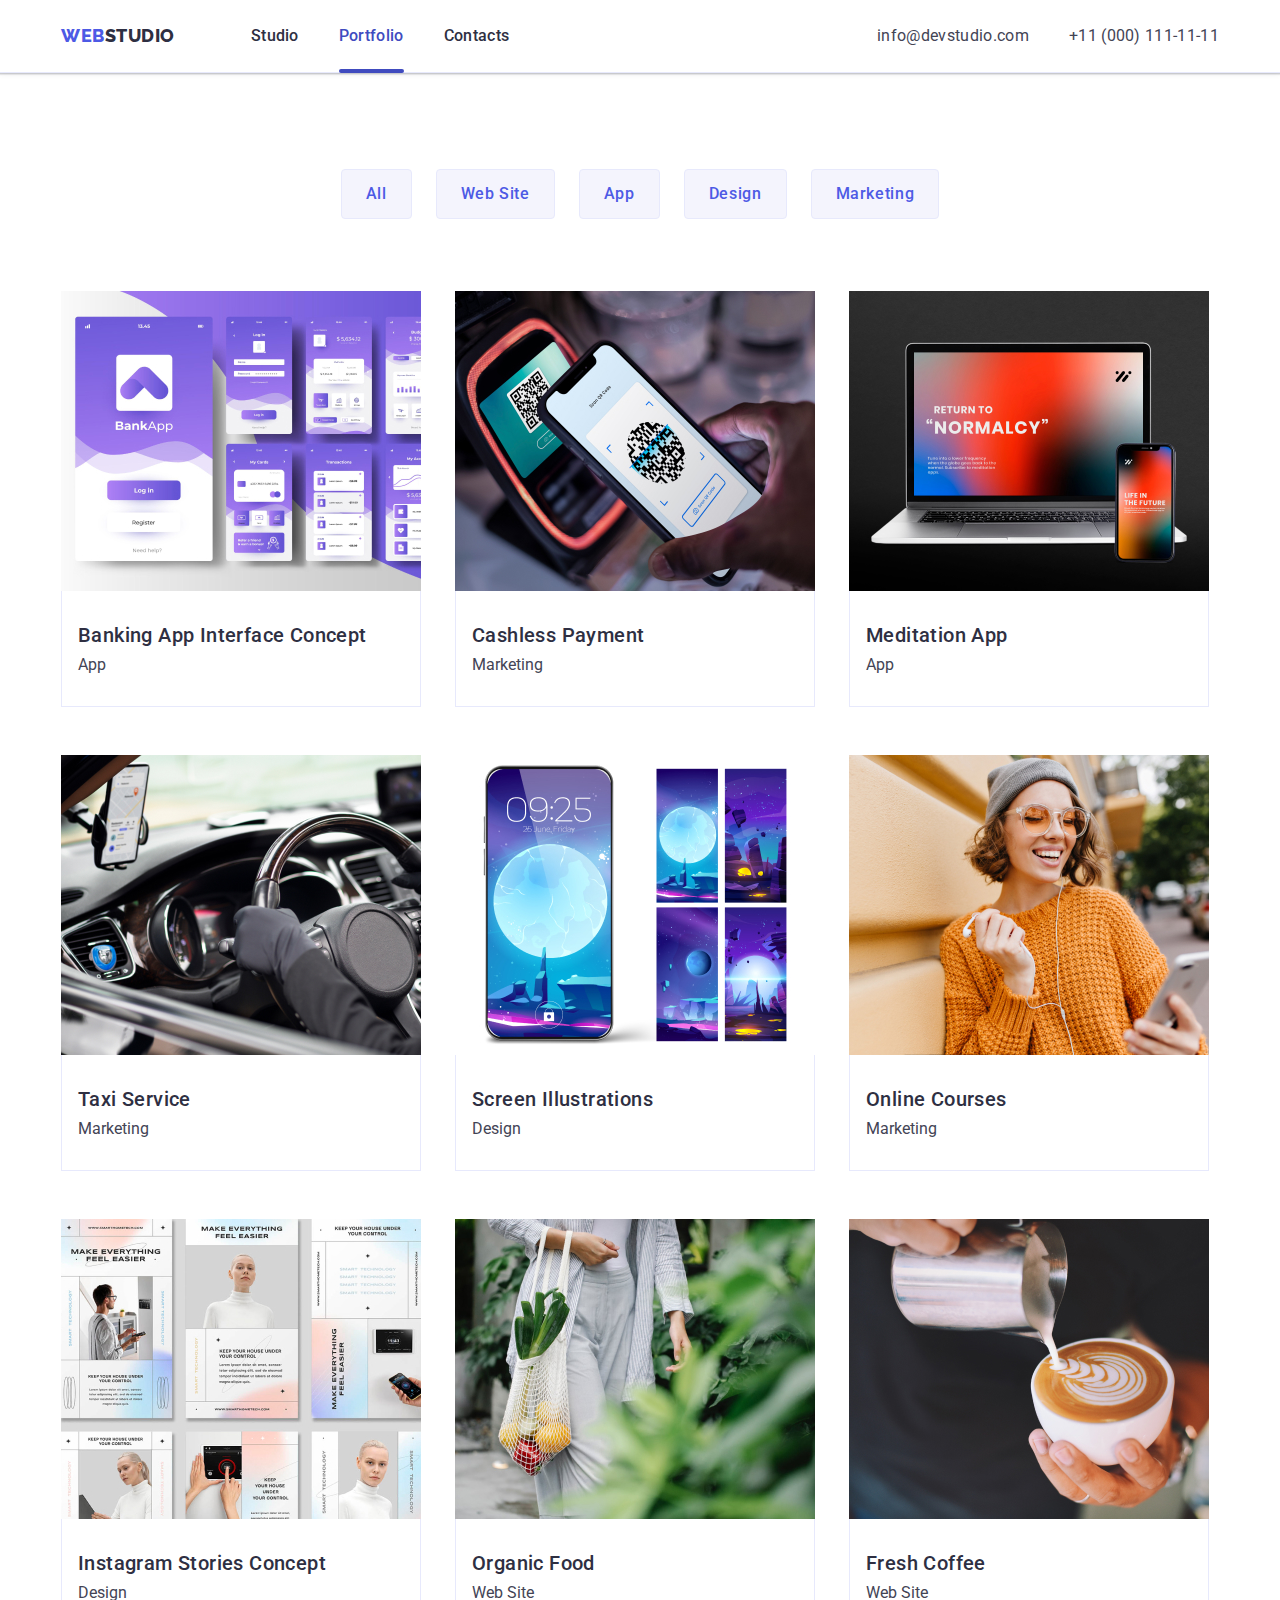
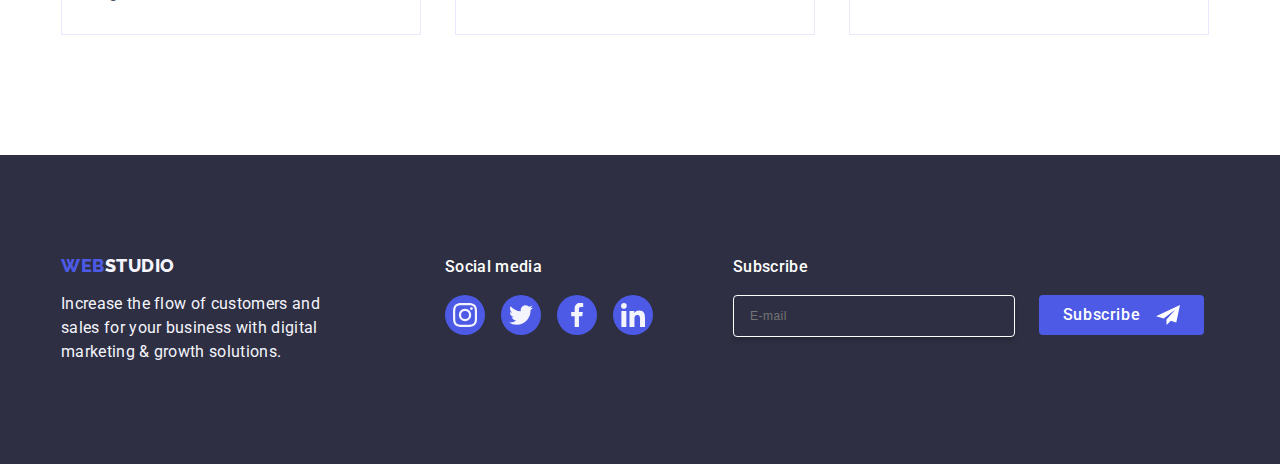
==== portfolio.html @ beae71f6 "Initial commit" ====
<!DOCTYPE html>
<html lang="en">

<head>

  <meta charset="UTF-8">
  <meta name="viewport" content="width=device-width, initial-scale=1.0">
  <title>WEBSTUDIO</title>

  <link rel="preconnect" href="https://fonts.googleapis.com">
  <link rel="preconnect" href="https://fonts.gstatic.com" crossorigin>
  <link href="https://fonts.googleapis.com/css2?family=Raleway:wght@800&family=Roboto:wght@400;500;700;900&display=swap"
    rel="stylesheet">
  <link rel="stylesheet" href="https://cdnjs.cloudflare.com/ajax/libs/modern-normalize/2.0.0/modern-normalize.min.css"
    integrity="sha512-4xo8blKMVCiXpTaLzQSLSw3KFOVPWhm/TRtuPVc4WG6kUgjH6J03IBuG7JZPkcWMxJ5huwaBpOpnwYElP/m6wg=="
    crossorigin="anonymous" referrerpolicy="no-referrer" />
  <link rel="stylesheet" href="./css/style.css">

</head>

<body>
  <header class="header-top">
    <div class="container header-container">
      <nav class="link nav">
        <a class="logo-header link" href="./index.html">Web<span class="logo-studio">Studio</span></a>
        <ul class="list list-header">
          <li>
            <a class="page-description link" href="./index.html">Studio</a>
          </li>
          <li>
            <a class="page-description link underline" href="./portfolio.html">Portfolio</a>
          </li>
          <li>
            <a class="page-description link " href="">Contacts</a>
          </li>
        </ul>
      </nav>
      <address class="address nav">
        <ul class="list link address-list ">
          <li>
            <a class="contact list link" href="mailto:info@devstudio.com">info@devstudio.com</a>
          </li>
          <li>
            <a class="contact list link" href="tel:+110001111111">+11 (000) 111-11-11</a>
          </li>
        </ul>
      </address>
    </div>
  </header>

  <main>
    <section class="section list-portfolio">
      <div class="container">
        <h1 class="head-title visually-hidden">NOTHING</h1>
        <!-- ul.filters-list>li*6>button[type=button].filter-button -->
        <ul class="list link button list-filters">
          <li><button type="button" class="filter-button  button-list">All</button></li>
          <li><button type="button" class="filter-button  button-list">Web Site</button></li>
          <li><button type="button" class="filter-button  button-list">App</button></li>
          <li><button type="button" class="filter-button  button-list">Design</button></li>
          <li><button type="button" class="filter-button  button-list">Marketing</button></li>
        </ul>
        <!-- ul.project-list>li*9>img -->
        <ul class="list list-options">
          <li class="list-image-portfolio">
            <a class="link link-porfolio-shadow" href="./images/hw1.jpg">
              <div class="container-hidden-potfolio">
                <img src="./images/hw1.jpg" alt="Banking App Interface Concept" width="360">
                <p class="potfolio-hidden-paragraph">14 Stylish and User-Friendly App Design Concepts ·
                  Task Manager App · Calorie Tracker App · Exotic Fruit Ecommerce App ·
                  Cloud Storage App</p>
              </div>
              <div class="containter-list-options">
                <h2 class="project-title-options">Banking App Interface Concept</h2>
                <p class="paragraph-options">App</p>
              </div>
            </a>
          </li>
          <li class="list-image-portfolio">
            <a class="link link-porfolio-shadow" href="./images/hw2.jpg">
              <div class="container-hidden-potfolio">
                <img src="./images/hw2.jpg" alt="Cashless payment by phone" width="360">
                <p class="potfolio-hidden-paragraph">14 Stylish and User-Friendly App Design Concepts ·
                  Task Manager App · Calorie Tracker App · Exotic Fruit Ecommerce App ·
                  Cloud Storage App</p>
              </div>
              <div class="containter-list-options">
                <h2 class="project-title-options">Cashless Payment</h2>
                <p class="paragraph-options">Marketing</p>
              </div>
            </a>
          </li>
          <li class="list-image-portfolio">
            <a class="link link-porfolio-shadow" href="./images/hw3.jpg">
              <div class="container-hidden-potfolio">
                <img src="./images/hw3.jpg" alt="Meditation application visible on laptop and phone" width="360">
                <p class="potfolio-hidden-paragraph">14 Stylish and User-Friendly App Design Concepts ·
                  Task Manager App · Calorie Tracker App · Exotic Fruit Ecommerce App ·
                  Cloud Storage App</p>
              </div>
              <div class="containter-list-options">
                <h2 class="project-title-options">Meditation App</h2>
                <p class="paragraph-options">App</p>
              </div>
            </a>
          </li>
          <li class="list-image-portfolio">
            <a class="link link-porfolio-shadow" href="./images/hw4.jpg">
              <div class="container-hidden-potfolio">
                <img src="./images/hw4.jpg" alt="Taxi Service" width="360">
                <p class="potfolio-hidden-paragraph">14 Stylish and User-Friendly App Design Concepts ·
                  Task Manager App · Calorie Tracker App · Exotic Fruit Ecommerce App ·
                  Cloud Storage App</p>
              </div>
              <div class="containter-list-options">
                <h2 class="project-title-options">Taxi Service</h2>
                <p class="paragraph-options">Marketing</p>
              </div>
            </a>
          </li>
          <li class="list-image-portfolio">
            <a class="link link-porfolio-shadow" href="./images/hw5.jpg">
              <div class="container-hidden-potfolio">
                <img src="./images/hw5.jpg" alt="Screen Illustrations" width="360">
                <p class="potfolio-hidden-paragraph">14 Stylish and User-Friendly App Design Concepts ·
                  Task Manager App · Calorie Tracker App · Exotic Fruit Ecommerce App ·
                  Cloud Storage App</p>
              </div>
              <div class="containter-list-options">
                <h2 class="project-title-options">Screen Illustrations</h2>
                <p class="paragraph-options">Design</p>
              </div>
            </a>
          </li>
          <li class="list-image-portfolio">
            <a class="link link-porfolio-shadow" href="./images/hw6.jpg">
              <div class="container-hidden-potfolio">
                <img src="./images/hw6.jpg"
                  alt="A smiling woman in an orange sweater looks at the phone and online courses" width="360">
                <p class="potfolio-hidden-paragraph">14 Stylish and User-Friendly App Design Concepts ·
                  Task Manager App · Calorie Tracker App · Exotic Fruit Ecommerce App ·
                  Cloud Storage App</p>
              </div>
              <div class="containter-list-options">
                <h2 class="project-title-options">Online Courses</h2>
                <p class="paragraph-options">Marketing</p>
              </div>
            </a>
          </li>
          <li class="list-image-portfolio">
            <a class="link link-porfolio-shadow" href="./images/hw7.jpg">
              <div class="container-hidden-potfolio">
                <img src="./images/hw7.jpg" alt="Instagram Stories Concept" width="360">
                <p class="potfolio-hidden-paragraph">14 Stylish and User-Friendly App Design Concepts ·
                  Task Manager App · Calorie Tracker App · Exotic Fruit Ecommerce App ·
                  Cloud Storage App</p>
              </div>
              <div class="containter-list-options">
                <h2 class="project-title-options">Instagram Stories Concept</h2>
                <p class="paragraph-options">Design</p>
              </div>
            </a>
          </li>
          <li class="list-image-portfolio">
            <a class="link link-porfolio-shadow" href="./images/hw8.jpg">
              <div class="container-hidden-potfolio">
                <img src="./images/hw8.jpg" alt="Organic Food" width="360">
                <p class="potfolio-hidden-paragraph">14 Stylish and User-Friendly App Design Concepts ·
                  Task Manager App · Calorie Tracker App · Exotic Fruit Ecommerce App ·
                  Cloud Storage App</p>
              </div>
              <div class="containter-list-options">
                <h2 class="project-title-options">Organic Food</h2>
                <p class="paragraph-options">Web Site</p>
              </div>
            </a>
          </li>
          <li class="list-image-portfolio">
            <a class="link link-porfolio-shadow" href="./images/hw9.jpg">
              <div class="container-hidden-potfolio">
                <img src="./images/hw9.jpg" alt="Fresh Coffee with milk pattern" width="360">
                <p class="potfolio-hidden-paragraph">14 Stylish and User-Friendly App Design Concepts ·
                  Task Manager App · Calorie Tracker App · Exotic Fruit Ecommerce App ·
                  Cloud Storage App</p>
              </div>
              <div class="containter-list-options">
                <h2 class="project-title-options">Fresh Coffee</h2>
                <p class="paragraph-options">Web Site</p>
              </div>
            </a>
          </li>
        </ul>
      </div>
    </section>
  </main>

  <footer class="footer">
    <div class="container footer-main-container">
      <div class="footer-logo">
        <a class="logo-footer link" href="./index.html">Web<span class="logo-footer-span link">Studio</span></a>
        <p class="paragraph-footer">Increase the flow of customers and sales for your business with digital marketing &
          growth solutions.</p>
      </div>
      <div class="main-footer-socials-container">
        <p class="footer-paragraph">Social media</p>
        <ul class="footer-socials-list">
          <li class="footer-socials-list-items">
            <a href="#" class="footer-socials-link">
              <svg class="vector-footer-socials" width="24" height="24">
                <use href="./images/icons.svg#icon-instagram"></use>
              </svg>
            </a>
          </li>
          <li class="footer-socials-list-items">
            <a href="#" class="footer-socials-link">
              <svg class="vector-footer-socials" width="24" height="24">
                <use href="./images/icons.svg#icon-twitter"></use>
              </svg>
            </a>
          </li>
          <li class="footer-socials-list-items">
            <a href="#" class="footer-socials-link">
              <svg class="vector-footer-socials" width="24" height="24">
                <use href="./images/icons.svg#icon-facebook"></use>
              </svg>
            </a>
          </li>
          <li class="footer-socials-list-items">
            <a href="#" class="footer-socials-link">
              <svg class="vector-footer-socials" width="24" height="24">
                <use href="./images/icons.svg#icon-linkedin-1"></use>
              </svg>
            </a>
          </li>
        </ul>
      </div>
      <div class="footer-container-subscribe">
        <p class="footer-paragraph">Subscribe</p>
        <form class="form-subscribe">
          <label class="label-subscribe">
            <input class="input-subscribe" type="email" name="email" placeholder="E-mail" required>
          </label>
          <button class="subscribe-button" type="submit">
            Subscribe
            <svg class="icon-paper-plane" width="24" height="24">
              <use href="./images/icons.svg#icon-paper-plane"></use>
            </svg>
          </button>
        </form>
      </div>
    </div>
  </footer>
</body>

</html>
---- css/style.css ----
* {
  margin: 0px;
  padding: 0px;
}

:root {
  --primary-brand-color: #4d5ae5;
  --pressed-state-color: #404bbf;
  --dark-color: #2e2f42;
  --success-color: #31d0aa;
  --text-color: #434455;
  --subtle-text-color: #8e8f99;
  --accent-color: #e7e9fc;
  --light-color: #f4f4fd;
  --modal-overlay-color: #2e2f4266;
  --hero-background-color: #2e2f42b2;
  --white-background-color: #ffffff;
  --modal-background-color: #fcfcfc;
}
body {
  font-family: 'Roboto', sans-serif;
  color: var(--text-color);
  background-color: var(--white-background-color);
}

img {
  display: block;
  max-width: 100%;
  height: auto;
}

.header-top {
  border-bottom: 1px solid var(--accent-color);
  box-shadow: 0px 2px 1px rgba(46, 47, 66, 0.08), 0px 1px 1px rgba(46, 47, 66, 0.16),
    0px 1px 6px rgba(46, 47, 66, 0.08);
}
.header-container {
  display: flex;
  flex-direction: row; /*zaczyna od lewej i kończy po prawej*/
  justify-content: space-between; /*równomiernie rozmieszczone*/
  height: 72px;
}

.nav {
  display: flex;
  align-items: center;
  flex-direction: row;
}

.logo-header {
  color: var(--primary-brand-color);
  font-size: 18px;
  font-family: 'Raleway', sans-serif;
  font-weight: 800;
  text-transform: uppercase;
  line-height: 1.17;
  letter-spacing: 0.03em;
  text-decoration: none;
  margin-right: 76px;
}

.link {
  text-decoration: none;
}

.logo-studio {
  color: var(--dark-color);
}

.list {
  list-style: none;
  margin: 0;
  padding-left: 0;
}

.list-header {
  display: flex;
  justify-content: flex-start;
  gap: 40px;
  padding-bottom: 24px;
  padding-top: 24px;
}

.address-list {
  display: flex;
  gap: 40px;
  padding-top: 24px;
  padding-bottom: 24px;
}

.page-description {
  color: var(--dark-color);
  font-weight: 500;
  line-height: 1.5;
  letter-spacing: 0.02em;
  padding: 24px 0;
  position: relative;
  display: inline-block;
  transition: color 250ms cubic-bezier(0.4, 0, 0.2, 1);
}

.page-description:hover {
  color: var(--pressed-state-color);
}

.page-description:focus {
  color: var(--pressed-state-color);
}

.underline {
  color: var(--pressed-state-color);
}
.underline::after {
  content: '';
  position: absolute;
  left: 0;
  bottom: -1px;
  height: 4px;
  width: 100%;
  background-color: var(--pressed-state-color);
  border-radius: 2px;
}
.address {
  font-style: normal;
}

.contact {
  color: var(--text-color);
  line-height: 1.5;
  letter-spacing: 0.02em;
  transition: color 250ms cubic-bezier(0.4, 0, 0.2, 1);
}

.contact:hover {
  color: var(--pressed-state-color);
}

.contacts:focus {
  color: var(--pressed-state-color);
}

.section-main {
  color: var(--white-background-color);
  padding: 188px 0;
  max-width: 1440px;
  margin: auto;
  background-size: cover;
  background-image: linear-gradient(rgba(46, 47, 66, 0.7), rgba(46, 47, 66, 0.7)),
    url(../images/people-in-office.jpg);

  background-repeat: no-repeat;
  background-position: center;
  background-size: cover;
}

.main-title {
  font-size: 56px;
  line-height: 1.07;
  letter-spacing: 0.02em;
  max-width: 496px;
  text-align: center;
  margin: auto;
}

.main-button {
  background-color: var(--primary-brand-color);
  color: var(--white-background-color);
  font-family: 'Roboto', sans-serif;
  font-weight: 500;
  font-size: 16px;
  line-height: 1.5;
  letter-spacing: 0.04em;
  cursor: pointer;
  min-width: 169px;
  height: 56px;
  border: none;
  border-radius: 4px;
  text-align: center;
  padding: 16px 32px;
  margin: auto;
  margin-top: 48px;
  display: block;
  transition: background-color 250ms cubic-bezier(0.4, 0, 0.2, 1);
}
.main-button:hover {
  background-color: var(--pressed-state-color);
}
.main-button:focus {
  background-color: var(--pressed-state-color);
}

.section-main-two {
  padding: 120px 0;
}

.head-title {
  color: var(--dark-color);
  font-size: 36px;
  font-family: Roboto;
  font-weight: 700;
  text-transform: capitalize;
  line-height: 40px;
  letter-spacing: 0.72px;
  word-wrap: break-word;
  margin-bottom: 8px;
}

.visually-hidden {
  position: absolute;
  white-space: nowrap;
  overflow: hidden;
  width: 1px;
  height: 1px;
  margin: -1px;
  border: 0;
  padding: 0;
  clip-path: inset(100%);
  clip: rect(0 0 0 0);
}

.list-goals {
  display: flex;
  gap: 24px;
}
.list-point-items {
  width: calc((100% - 72px) / 4);
}

.main-icons-container {
  display: flex;
  justify-content: center;
  align-items: center;
  margin-bottom: 8px;
  height: 112px;
  background-color: var(--light-color);
  border-radius: 4px;
}

.goal {
  color: var(--dark-color);
  font-weight: 500;
  font-size: 20px;
  line-height: 1.5;
  letter-spacing: 0.02em;
  word-wrap: break-word;
  text-align: left;
  margin-bottom: 8px;
}

.paragraph {
  color: var(--text-color);
  font-size: 16px;
  line-height: 1.5;
  letter-spacing: 0.02em;
  word-wrap: break-word;
  box-sizing: content-box;
  text-align: left;
}

.section-main-three {
  padding-bottom: 120px;
}

.header {
  color: var(--dark-color);
  font-size: 36px;
  line-height: 1.11;
  text-align: center;
  letter-spacing: 0.02em;
  text-transform: capitalize;
  margin-bottom: 72px;
}

.list-item {
  display: flex;
  gap: 24px;
}
.item-work {
  display: flex;
  gap: 24px;
}

.our-team {
  background-color: var(--light-color);
  padding: 120px 0;
}
.list-team {
  display: flex;
  gap: 24px;
}

.our-team-card {
  background-color: var(--white-background-color);
  color: var(--dark-color);
  border-radius: 0px 0px 4px 4px;
  box-shadow: 0px 1px 6px rgba(46, 47, 66, 0.08), 0px 1px 1px rgba(46, 47, 66, 0.16),
    0px 2px 1px rgba(46, 47, 66, 0.08);
}
.team-card {
  padding: 32px 0px;
}
.paragraph-card {
  color: var(--text-color);
  font-size: 16px;
  line-height: 1.5;
  letter-spacing: 0.02em;
  box-sizing: content-box;
  text-align: center;
}

.team-card-social {
  display: flex;
  gap: 24px;
  justify-content: center;
  margin-top: 8px;
  list-style: none;
}
.team-card-social-items {
  width: 40px;
  height: 40px;
}
.team-card-social-items-link {
  width: 100%;
  height: 100%;
  background-color: var(--primary-brand-color);
  border-radius: 50%;
  display: flex;
  justify-content: center;
  align-items: center;
  transition: background-color 250ms cubic-bezier(0.4, 0, 0.2, 1);
}

.team-card-social-items-link:hover {
  background-color: var(--pressed-state-color);
  color: var(--pressed-state-color);
}
.team-card-social-items-link:focus {
  background-color: var(--pressed-state-color);
  color: var(--pressed-state-color);
}
.vector-team-socials {
  fill: var(--light-color);
}

.customers-section {
  padding-top: 120px;
  padding-bottom: 120px;
}

.header-customers {
  margin-bottom: 72px;
}

.customers-list {
  display: flex;
  gap: 24px;
  list-style: none;
  justify-content: center;
}
.customers-list-items {
  width: calc((100% - 120px) / 6);
  height: 88px;
}
.customers-list-link {
  width: 100%;
  height: 100%;
  border-radius: 4px;
  border: 1px solid var(--subtle-text-color);
  display: flex;
  align-items: center;
  justify-content: center;
  color: var(--subtle-text-color);
  transition: border-color 250ms cubic-bezier(0.4, 0, 0.2, 1),
    color 250ms cubic-bezier(0.4, 0, 0.2, 1);
}

.customers-list-link:hover {
  color: var(--pressed-state-color);
  border: 1px var(--pressed-state-color) solid;
  border-color: var(--pressed-state-color);
}
.customers-list-link:focus {
  color: var(--pressed-state-color);
  border: 1px var(--pressed-state-color) solid;
  border-color: var(--pressed-state-color);
}
.customers-logo-list {
  border-radius: 4px;
  fill: currentColor;
}

.button {
  cursor: pointer;
  color: var(--primary-brand-color);
  font-size: 16px;
  font-family: 'Roboto';
  font-weight: 500;
  line-height: 1.5;
  letter-spacing: 0.02em;
}

.section.list-portfolio {
  padding-top: 96px;
  padding-bottom: 120px;
}
.list-filters {
  display: flex;
  gap: 24px;
  justify-content: center;
  margin-bottom: 72px;
}
.filter-button {
  color: var(--primary-brand-color);
  background-color: var(--light-color);
  font-family: 'Roboto', sans-serif;
  font-size: 16px;
  font-weight: 500;
  line-height: 1.5;
  letter-spacing: 0.04em;
  border: none;
  cursor: pointer;
}

.filter-button:hover {
  color: var(--white-background-color);
}
.filter-button:focus {
  color: var(--white-background-color);
}

.filter-button:hover {
  background-color: var(--pressed-state-color);
}
.filter-button:focus {
  background-color: var(--pressed-state-color);
}

.button-list {
  border-radius: 4px;
  border: 1px #e7e9fc solid;
  background-color: var(--light-color);
  color: var(--primary-brand-color);
  padding: 12px 24px;
  transition: color 250ms cubic-bezier(0.4, 0, 0.2, 1),
    background-color 250ms cubic-bezier(0.4, 0, 0.2, 1),
    border-color 250ms cubic-bezier(0.4, 0, 0.2, 1), box-shadow 250ms cubic-bezier(0.4, 0, 0.2, 1);
}
.button-list:hover {
  border: 1px solid transparent;
  box-shadow: 0px 3px 1px rgba(0, 0, 0, 0.1), 0px 2px 1px rgba(0, 0, 0, 0.08),
    0px 2px 2px rgba(0, 0, 0, 0.12);
}
.button-list:focus {
  border: 1px solid transparent;
  box-shadow: 0px 3px 1px rgba(0, 0, 0, 0.1), 0px 2px 1px rgba(0, 0, 0, 0.08),
    0px 2px 2px rgba(0, 0, 0, 0.12);
}

.list-image-portfolio {
  display: flex;
  flex-wrap: wrap;
  width: calc((100% - 48px) / 3);
}
.link-porfolio-shadow {
  display: block;
  transition: box-shadow 250ms cubic-bezier(0.4, 0, 0.2, 1);
}
.link-porfolio-shadow:hover .potfolio-hidden-paragraph {
  box-shadow: 0px 1px 6px rgba(46, 47, 66, 0.08), 0px 1px 1px rgba(46, 47, 66, 0.16),
    0px 2px 1px rgba(46, 47, 66, 0.08);
  transform: translateY(0%);
}
.link-porfolio-shadow:focus .potfolio-hidden-paragraph {
  box-shadow: 0px 1px 6px rgba(46, 47, 66, 0.08), 0px 1px 1px rgba(46, 47, 66, 0.16),
    0px 2px 1px rgba(46, 47, 66, 0.08);
  transform: translateY(0%);
}
.containter-list-options {
  padding: 32px 16px;
  border: 1px solid #e7e9fc;
  border-top: none;
}

.container-hidden-potfolio {
  position: relative;
  overflow: hidden;
}

.potfolio-hidden-paragraph {
  position: absolute;
  top: 0;
  font-size: 16px;
  line-height: 1.5;
  letter-spacing: 0.02em;
  color: var(--light-color);
  padding: 40px 32px;
  background-color: var(--primary-brand-color);
  height: 100%;
  width: 100%;
  transform: translateY(100%);
  transition: transform 250ms cubic-bezier(0.4, 0, 0.2, 1);
}
.list-options {
  display: flex;
  flex-wrap: wrap;
  column-gap: 24px;
  row-gap: 48px;
}

.project-title-options {
  font-size: 20px;
  font-weight: 500;
  line-height: 1.2;
  letter-spacing: 0.02em;
  color: var(--dark-color);
  margin-bottom: 8px;
}
.paragraph-options {
  text-align: left;
  color: var(--text-color);
}
.container {
  width: 1158px;
  padding-left: 15px;
  padding-right: 15px;
  margin: 0 auto;
}
.footer {
  background-color: var(--dark-color);
  padding: 100px 0;
}
.footer-main-container {
  display: flex;
  align-items: baseline;
}
.footer-logo {
  margin-right: 120px;
}
.footer-paragraph {
  color: var(--white-background-color);
  font-size: 16px;
  font-family: Roboto;
  font-weight: 500;
  line-height: 1.5;
  letter-spacing: 0.02em;
  word-wrap: break-word;
  margin-bottom: 16px;
}
.footer-socials-list {
  list-style: none;
  display: flex;
  gap: 16px;
  margin-right: 80px;
}

.footer-socials-link {
  width: 100%;
  height: 100%;
  background-color: var(--primary-brand-color);
  border-radius: 50%;
  display: flex;
  align-items: center;
  justify-content: center;
  transition: background-color 250ms cubic-bezier(0.4, 0, 0.2, 1);
}
.footer-socials-link:hover {
  background-color: var(--success-color);
}
.footer-socials-link:focus {
  background-color: var(--success-color);
}
.footer-socials-list-items {
  width: 40px;
  height: 40px;
}
.vector-footer-socials {
  fill: var(--light-color);
}
.logo-footer {
  color: var(--primary-brand-color);
  font-size: 18px;
  font-family: 'Raleway', sans-serif;
  font-weight: 800;
  text-transform: uppercase;
  line-height: 1.17;
  letter-spacing: 0.03em;
  text-decoration: none;
  margin-right: 76px;
  margin-bottom: 16px;
  display: inline-block;
}

.logo-footer-span {
  color: var(--light-color);
}

.paragraph-footer {
  color: var(--light-color);
  line-height: 1.5;
  font-size: 16px;
  font-family: 'Roboto';
  font-weight: 400;
  line-height: 24px;
  letter-spacing: 0.02em;
  word-wrap: break-word;
  max-width: 264px;
}

.form-subscribe {
  display: flex;
  gap: 24px;
}

.input-subscribe {
  color: var(--white-background-color);
  width: 264px;
  height: 40px;
  border: 1px var(--white-background-color) solid;
  background-color: transparent;
  font-size: 12px;
  line-height: 1.5;
  letter-spacing: 0.04em;
  padding-left: 16px;
  box-shadow: 0px 4px 4px 0px rgba(0, 0, 0, 0.15);
  border-radius: 4px;
}
.placeholder {
  color: var(--white-background-color);
}
.subscribe-button {
  background-color: var(--primary-brand-color);
  color: var(--white-background-color);
  font-family: 'Roboto', sans-serif;
  font-weight: 500;
  font-size: 16px;
  line-height: 1.5;
  letter-spacing: 0.04em;
  min-width: 165px;
  height: 40px;
  border-radius: 4px;
  cursor: pointer;
  border: none;
  text-align: center;
  display: flex;
  align-items: center;
  justify-content: center;
  transition: background-color 250ms cubic-bezier(0.4, 0, 0.2, 1);
}

.icon-paper-plane {
  margin-left: 16px;
}

.section {
  padding: 120px 0; /*120px/16px=7,5em*/
}

h1,
h2,
h3,
h4,
h5,
h6,
p {
  margin: 0;
}

.modal-window {
  position: fixed;
  top: 0;
  left: 0;
  width: 100%;
  height: 100%;
  background-color: rgba(46, 47, 66, 0.4);
  transition: opacity 250ms cubic-bezier(0.4, 0, 0.2, 1),
    visibility 250ms cubic-bezier(0.4, 0, 0.2, 1);
}

.is-hidden {
  opacity: 0;
  visibility: hidden;
  pointer-events: none;
}

.modal-body {
  position: absolute;
  top: 50%;
  left: 50%;
  transform: translate(-50%, -50%) scale(1);
  width: 408px;
  height: 584px;
  min-height: 584px;
  background: var(--modal-background-color);
  box-shadow: 0px 1px 1px rgba(0, 0, 0, 0.14), 0px 1px 3px rgba(0, 0, 0, 0.12),
    0px 2px 1px rgba(0, 0, 0, 0.2);
  border-radius: 4px;
  padding: 72px 24px 24px 24px;
  transition: transform 250ms cubic-bezier(0.4, 0, 0.2, 1);
}

.close-button {
  position: absolute;
  top: 24px;
  right: 24px;
  width: 24px;
  height: 24px;
  border-radius: 50%;
  display: flex;
  align-items: center;
  justify-content: center;
  background-color: var(--accent-color);
  border: 1px solid rgba(0, 0, 0, 0.1);
  padding: 0;
  cursor: pointer;
  transition: background-color 250ms cubic-bezier(0.4, 0, 0.2, 1),
    border 250ms cubic-bezier(0.4, 0, 0.2, 1);
}
.close-button:hover {
  background-color: var(--pressed-state-color);
  border: none;
  fill: var(--white-background-color);
}
.close-button:focus {
  background-color: var(--pressed-state-color);
  border: none;
  fill: var(--white-background-color);
}

.icon-close {
  transition: fill 250ms cubic-bezier(0.4, 0, 0.2, 1);
}

.modal-paragraph {
  color: var(--dark-color);
  font-weight: 500;
  font-size: 16px;
  line-height: 1.5;
  letter-spacing: 0.02em;
  margin-bottom: 16px;
  text-align: center;
}

.modal-form-user {
  margin-bottom: 8px;
}

.modal-name {
  color: var(--subtle-text-color);
  font-size: 12px;
  line-height: 1.17;
  letter-spacing: 0.04em;
  margin-bottom: 4px;
  display: block;
}
.modal-form {
  position: relative;
}

.modal-form-input {
  width: 100%;
  height: 40px;
  border: 1px solid rgba(46, 47, 66, 0.4);
  border-radius: 4px;
  background-color: transparent;
  padding-left: 38px;
  outline: transparent;
  transition: border-color 250ms cubic-bezier(0.4, 0, 0.2, 1);
}
.modal-form-input:focus {
  border-color: var(--primary-brand-color);
}
.modal-form:focus-within {
  fill: var(--primary-brand-color);
}
.icon-modal {
  position: absolute;
  left: 16px;
  top: 50%;
  transform: translateY(-50%);
  transition: fill 250ms cubic-bezier(0.4, 0, 0.2, 1);
}
.modal-comment {
  margin-bottom: 16px;
}

.modal-textarea {
  width: 100%;
  height: 120px;
  font-size: 12px;
  line-height: 1.17;
  letter-spacing: 0.04em;
  color: rgba(46, 47, 66, 0.4);
  border: 1px solid rgba(46, 47, 66, 0.4);
  border-radius: 4px;
  background-color: transparent;
  padding: 8px 16px;
  outline: transparent;
  resize: none;
  transition: border-color 250ms cubic-bezier(0.4, 0, 0.2, 1);
}

.modal-textarea:focus {
  border-color: var(--primary-brand-color);
}
.checbox {
  margin-bottom: 24px;
}
.checkbox-input {
  display: flex;
}
.checkbox-label {
  display: block;
  font-size: 12px;
  line-height: 1.17;
  letter-spacing: 0.04em;
  color: var(--subtle-text-color);
}

.checkbox-input:checked + .checkbox-label span {
  background-color: var(--pressed-state-color);
  border: none;
  fill: var(--light-color);
}

.checbox-icon {
  width: 16px;
  height: 16px;
  border: 1px solid rgba(46, 47, 66, 0.4);
  border-radius: 2px;
  display: inline-flex;
  align-items: center;
  justify-content: center;
  fill: transparent;
  transition: background-color 250ms cubic-bezier(0.4, 0, 0.2, 1),
    border 250ms cubic-bezier(0.4, 0, 0.2, 1), fill 250ms cubic-bezier(0.4, 0, 0.2, 1);
}
.policy-link {
  color: var(--primary-brand-color);
}

.modal-button {
  display: block;
  margin: 0 auto;
  font-family: 'Roboto', sans-serif;
  min-width: 169px;
  height: 56px;
  font-size: 16px;
  font-weight: 500;
  line-height: 1.5;
  letter-spacing: 0.04em;
  color: var(--white-background-color);
  cursor: pointer;
  background-color: var(--primary-brand-color);
  border: none;
  border-radius: 4px;
  font-size: 16px;
  font-weight: 500;
  line-height: 1.5;
  letter-spacing: 0.04em;
  transition: background-color 250ms cubic-bezier(0.4, 0, 0.2, 1);
}
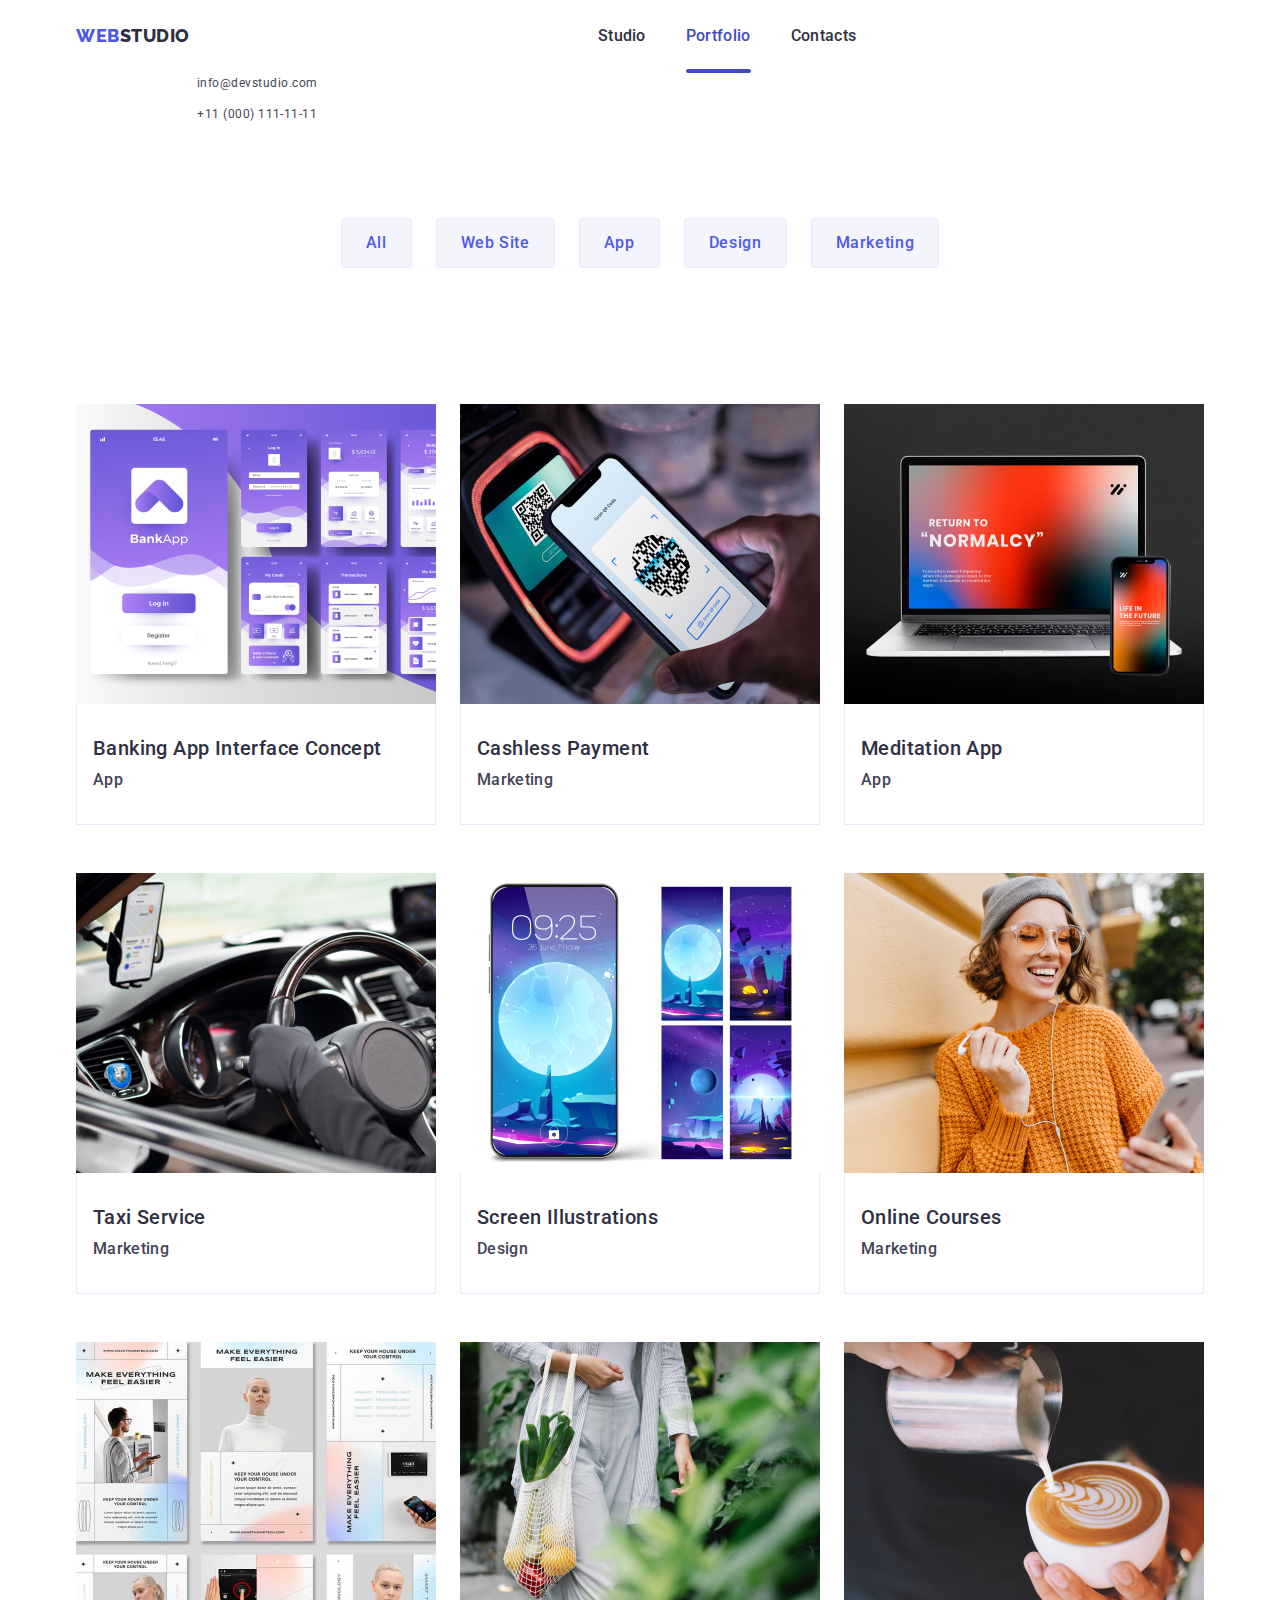
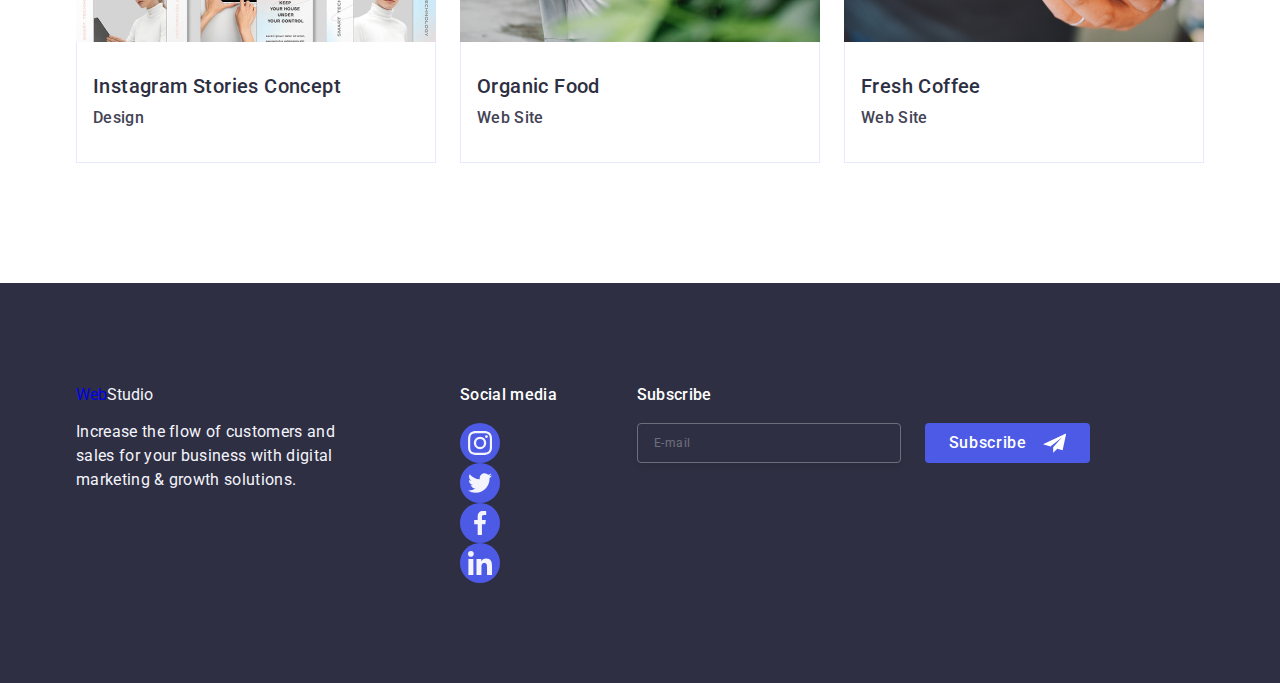
==== commit adb1181d: "Big update" ====
--- a/portfolio.html
+++ b/portfolio.html
@@ -45,10 +45,20 @@
           </li>
         </ul>
       </address>
+
+      <menu class="menu-hamburger">
+        <button type="button" class="button-hamburger menu-toggle js-open-menu " aria-expanded="false"
+          aria-controls="mobile-menu">
+          <svg width="32" height="22">
+            <use href="./images/icons.svg#icon-hamburger"></use>
+          </svg>
+        </button>
+      </menu>
     </div>
   </header>
 
   <main>
+    <!-- SECTION PORTFOLIO -->
     <section class="section list-portfolio">
       <div class="container">
         <h1 class="head-title visually-hidden">NOTHING</h1>
@@ -60,10 +70,13 @@
           <li><button type="button" class="filter-button  button-list">Design</button></li>
           <li><button type="button" class="filter-button  button-list">Marketing</button></li>
         </ul>
+
+
+
         <!-- ul.project-list>li*9>img -->
-        <ul class="list list-options">
-          <li class="list-image-portfolio">
-            <a class="link link-porfolio-shadow" href="./images/hw1.jpg">
+        <ul class="list-options">
+          <li class="list-image-portfolio">
+            <a class="link link-portfolio-shadow" href="./images/hw1.jpg">
               <div class="container-hidden-potfolio">
                 <img src="./images/hw1.jpg" alt="Banking App Interface Concept" width="360">
                 <p class="potfolio-hidden-paragraph">14 Stylish and User-Friendly App Design Concepts ·
@@ -77,7 +90,7 @@
             </a>
           </li>
           <li class="list-image-portfolio">
-            <a class="link link-porfolio-shadow" href="./images/hw2.jpg">
+            <a class="link link-portfolio-shadow" href="./images/hw2.jpg">
               <div class="container-hidden-potfolio">
                 <img src="./images/hw2.jpg" alt="Cashless payment by phone" width="360">
                 <p class="potfolio-hidden-paragraph">14 Stylish and User-Friendly App Design Concepts ·
@@ -91,7 +104,7 @@
             </a>
           </li>
           <li class="list-image-portfolio">
-            <a class="link link-porfolio-shadow" href="./images/hw3.jpg">
+            <a class="link link-portfolio-shadow" href="./images/hw3.jpg">
               <div class="container-hidden-potfolio">
                 <img src="./images/hw3.jpg" alt="Meditation application visible on laptop and phone" width="360">
                 <p class="potfolio-hidden-paragraph">14 Stylish and User-Friendly App Design Concepts ·
@@ -105,7 +118,7 @@
             </a>
           </li>
           <li class="list-image-portfolio">
-            <a class="link link-porfolio-shadow" href="./images/hw4.jpg">
+            <a class="link link-portfolio-shadow" href="./images/hw4.jpg">
               <div class="container-hidden-potfolio">
                 <img src="./images/hw4.jpg" alt="Taxi Service" width="360">
                 <p class="potfolio-hidden-paragraph">14 Stylish and User-Friendly App Design Concepts ·
@@ -119,7 +132,7 @@
             </a>
           </li>
           <li class="list-image-portfolio">
-            <a class="link link-porfolio-shadow" href="./images/hw5.jpg">
+            <a class="link link-portfolio-shadow" href="./images/hw5.jpg">
               <div class="container-hidden-potfolio">
                 <img src="./images/hw5.jpg" alt="Screen Illustrations" width="360">
                 <p class="potfolio-hidden-paragraph">14 Stylish and User-Friendly App Design Concepts ·
@@ -133,7 +146,7 @@
             </a>
           </li>
           <li class="list-image-portfolio">
-            <a class="link link-porfolio-shadow" href="./images/hw6.jpg">
+            <a class="link link-portfolio-shadow" href="./images/hw6.jpg">
               <div class="container-hidden-potfolio">
                 <img src="./images/hw6.jpg"
                   alt="A smiling woman in an orange sweater looks at the phone and online courses" width="360">
@@ -148,7 +161,7 @@
             </a>
           </li>
           <li class="list-image-portfolio">
-            <a class="link link-porfolio-shadow" href="./images/hw7.jpg">
+            <a class="link link-portfolio-shadow" href="./images/hw7.jpg">
               <div class="container-hidden-potfolio">
                 <img src="./images/hw7.jpg" alt="Instagram Stories Concept" width="360">
                 <p class="potfolio-hidden-paragraph">14 Stylish and User-Friendly App Design Concepts ·
@@ -162,7 +175,7 @@
             </a>
           </li>
           <li class="list-image-portfolio">
-            <a class="link link-porfolio-shadow" href="./images/hw8.jpg">
+            <a class="link link-portfolio-shadow" href="./images/hw8.jpg">
               <div class="container-hidden-potfolio">
                 <img src="./images/hw8.jpg" alt="Organic Food" width="360">
                 <p class="potfolio-hidden-paragraph">14 Stylish and User-Friendly App Design Concepts ·
@@ -176,7 +189,7 @@
             </a>
           </li>
           <li class="list-image-portfolio">
-            <a class="link link-porfolio-shadow" href="./images/hw9.jpg">
+            <a class="link link-portfolio-shadow" href="./images/hw9.jpg">
               <div class="container-hidden-potfolio">
                 <img src="./images/hw9.jpg" alt="Fresh Coffee with milk pattern" width="360">
                 <p class="potfolio-hidden-paragraph">14 Stylish and User-Friendly App Design Concepts ·
@@ -250,6 +263,69 @@
       </div>
     </div>
   </footer>
+
+  <!-- HAMBURGER MOBILE -->
+  <div class="js-menu-container menu-container-a" id="mobile-menu">
+    <div class="hamburger-div">
+      <div class="hamburger-button-container">
+        <button class="js-close-menu hamburger-close-button">
+          <svg class="hamburger-close-svg" width="8" height="8">
+            <use href="./images/icons.svg#icon-close-black"></use>
+          </svg>
+        </button>
+      </div>
+
+      <nav class="hamburger-navigation">
+        <ul class="hamburger-nav-list">
+          <li><a class="hamburger-nav-link link" href='./index.html'>Studio</a></li>
+          <li><a class="hamburger-nav-link link" href='./portfolio.html'>Portfolio</a></li>
+          <li><a class="hamburger-nav-link link" href=''>Contacts</a></li>
+        </ul>
+      </nav>
+
+      <address class="hamburger-address">
+        <ul class="hamburger-address-list">
+          <li><a class="hamburger-phone link" href="tel:+110001111111">+11 (000) 111-11-11</a></li>
+          <li><a class="hamburger-mail link" href="mailto:info@devstudio.com">info@devstudio.com</a></li>
+
+        </ul>
+      </address>
+
+      <ul class="hamburger-social-media-list">
+        <li class="hamburger-social-media-li">
+          <a class="hamburger-social-media-link" href="">
+            <svg class="hamburger-svg" width="24" height="24">
+              <use href="./images/icons.svg#icon-instagram"></use>
+            </svg>
+          </a>
+        </li>
+        <li class="hamburger-social-media-li">
+          <a class="hamburger-social-media-link" href="">
+            <svg class="hamburger-svg" width="24" height="24">
+              <use href="./images/icons.svg#icon-twitter"></use>
+            </svg>
+          </a>
+        </li>
+        <li class="hamburger-social-media-li">
+          <a class="hamburger-social-media-link" href="">
+            <svg class="hamburger-svg" width="24" height="24">
+              <use href="./images/icons.svg#icon-facebook"></use>
+            </svg>
+          </a>
+        </li>
+        <li class="hamburger-social-media-li">
+          <a class="hamburger-social-media-link" href="">
+            <svg class="hamburger-svg" width="24" height="24">
+              <use href="./images/icons.svg#icon-linkedin-1"></use>
+            </svg>
+          </a>
+        </li>
+      </ul>
+
+    </div>
+  </div>
+  <script src="./js/modal.js"></script>
+  <script defer src="js/mobile-menu.js"></script>
 </body>
 
 </html>--- a/css/style.css
+++ b/css/style.css
@@ -1,8 +1,3 @@
-* {
-  margin: 0px;
-  padding: 0px;
-}
-
 :root {
   --primary-brand-color: #4d5ae5;
   --pressed-state-color: #404bbf;
@@ -17,194 +12,40 @@
   --white-background-color: #ffffff;
   --modal-background-color: #fcfcfc;
 }
+
 body {
   font-family: 'Roboto', sans-serif;
   color: var(--text-color);
   background-color: var(--white-background-color);
 }
 
+* {
+  box-sizing: border-box;
+  margin: 0px;
+  padding: 0px;
+}
+
 img {
   display: block;
   max-width: 100%;
   height: auto;
 }
 
-.header-top {
-  border-bottom: 1px solid var(--accent-color);
-  box-shadow: 0px 2px 1px rgba(46, 47, 66, 0.08), 0px 1px 1px rgba(46, 47, 66, 0.16),
-    0px 1px 6px rgba(46, 47, 66, 0.08);
+h1,
+h2,
+h3,
+h4,
+h5,
+h6,
+p {
+  margin: 0;
 }
-.header-container {
-  display: flex;
-  flex-direction: row; /*zaczyna od lewej i kończy po prawej*/
-  justify-content: space-between; /*równomiernie rozmieszczone*/
-  height: 72px;
-}
-
-.nav {
-  display: flex;
-  align-items: center;
-  flex-direction: row;
-}
-
-.logo-header {
-  color: var(--primary-brand-color);
-  font-size: 18px;
-  font-family: 'Raleway', sans-serif;
-  font-weight: 800;
-  text-transform: uppercase;
-  line-height: 1.17;
-  letter-spacing: 0.03em;
-  text-decoration: none;
-  margin-right: 76px;
-}
-
-.link {
-  text-decoration: none;
-}
-
-.logo-studio {
-  color: var(--dark-color);
-}
-
-.list {
-  list-style: none;
+
+ul {
   margin: 0;
   padding-left: 0;
+  list-style: none;
 }
-
-.list-header {
-  display: flex;
-  justify-content: flex-start;
-  gap: 40px;
-  padding-bottom: 24px;
-  padding-top: 24px;
-}
-
-.address-list {
-  display: flex;
-  gap: 40px;
-  padding-top: 24px;
-  padding-bottom: 24px;
-}
-
-.page-description {
-  color: var(--dark-color);
-  font-weight: 500;
-  line-height: 1.5;
-  letter-spacing: 0.02em;
-  padding: 24px 0;
-  position: relative;
-  display: inline-block;
-  transition: color 250ms cubic-bezier(0.4, 0, 0.2, 1);
-}
-
-.page-description:hover {
-  color: var(--pressed-state-color);
-}
-
-.page-description:focus {
-  color: var(--pressed-state-color);
-}
-
-.underline {
-  color: var(--pressed-state-color);
-}
-.underline::after {
-  content: '';
-  position: absolute;
-  left: 0;
-  bottom: -1px;
-  height: 4px;
-  width: 100%;
-  background-color: var(--pressed-state-color);
-  border-radius: 2px;
-}
-.address {
-  font-style: normal;
-}
-
-.contact {
-  color: var(--text-color);
-  line-height: 1.5;
-  letter-spacing: 0.02em;
-  transition: color 250ms cubic-bezier(0.4, 0, 0.2, 1);
-}
-
-.contact:hover {
-  color: var(--pressed-state-color);
-}
-
-.contacts:focus {
-  color: var(--pressed-state-color);
-}
-
-.section-main {
-  color: var(--white-background-color);
-  padding: 188px 0;
-  max-width: 1440px;
-  margin: auto;
-  background-size: cover;
-  background-image: linear-gradient(rgba(46, 47, 66, 0.7), rgba(46, 47, 66, 0.7)),
-    url(../images/people-in-office.jpg);
-
-  background-repeat: no-repeat;
-  background-position: center;
-  background-size: cover;
-}
-
-.main-title {
-  font-size: 56px;
-  line-height: 1.07;
-  letter-spacing: 0.02em;
-  max-width: 496px;
-  text-align: center;
-  margin: auto;
-}
-
-.main-button {
-  background-color: var(--primary-brand-color);
-  color: var(--white-background-color);
-  font-family: 'Roboto', sans-serif;
-  font-weight: 500;
-  font-size: 16px;
-  line-height: 1.5;
-  letter-spacing: 0.04em;
-  cursor: pointer;
-  min-width: 169px;
-  height: 56px;
-  border: none;
-  border-radius: 4px;
-  text-align: center;
-  padding: 16px 32px;
-  margin: auto;
-  margin-top: 48px;
-  display: block;
-  transition: background-color 250ms cubic-bezier(0.4, 0, 0.2, 1);
-}
-.main-button:hover {
-  background-color: var(--pressed-state-color);
-}
-.main-button:focus {
-  background-color: var(--pressed-state-color);
-}
-
-.section-main-two {
-  padding: 120px 0;
-}
-
-.head-title {
-  color: var(--dark-color);
-  font-size: 36px;
-  font-family: Roboto;
-  font-weight: 700;
-  text-transform: capitalize;
-  line-height: 40px;
-  letter-spacing: 0.72px;
-  word-wrap: break-word;
-  margin-bottom: 8px;
-}
-
 .visually-hidden {
   position: absolute;
   white-space: nowrap;
@@ -218,644 +59,2249 @@
   clip: rect(0 0 0 0);
 }
 
-.list-goals {
-  display: flex;
-  gap: 24px;
-}
-.list-point-items {
-  width: calc((100% - 72px) / 4);
-}
-
-.main-icons-container {
-  display: flex;
-  justify-content: center;
-  align-items: center;
-  margin-bottom: 8px;
-  height: 112px;
-  background-color: var(--light-color);
-  border-radius: 4px;
-}
-
-.goal {
-  color: var(--dark-color);
-  font-weight: 500;
-  font-size: 20px;
-  line-height: 1.5;
-  letter-spacing: 0.02em;
-  word-wrap: break-word;
-  text-align: left;
-  margin-bottom: 8px;
-}
-
-.paragraph {
-  color: var(--text-color);
-  font-size: 16px;
-  line-height: 1.5;
-  letter-spacing: 0.02em;
-  word-wrap: break-word;
-  box-sizing: content-box;
-  text-align: left;
-}
-
-.section-main-three {
-  padding-bottom: 120px;
-}
-
-.header {
-  color: var(--dark-color);
-  font-size: 36px;
-  line-height: 1.11;
-  text-align: center;
-  letter-spacing: 0.02em;
-  text-transform: capitalize;
-  margin-bottom: 72px;
-}
-
-.list-item {
-  display: flex;
-  gap: 24px;
-}
-.item-work {
-  display: flex;
-  gap: 24px;
-}
-
-.our-team {
-  background-color: var(--light-color);
-  padding: 120px 0;
-}
-.list-team {
-  display: flex;
-  gap: 24px;
-}
-
-.our-team-card {
-  background-color: var(--white-background-color);
-  color: var(--dark-color);
-  border-radius: 0px 0px 4px 4px;
-  box-shadow: 0px 1px 6px rgba(46, 47, 66, 0.08), 0px 1px 1px rgba(46, 47, 66, 0.16),
-    0px 2px 1px rgba(46, 47, 66, 0.08);
-}
-.team-card {
-  padding: 32px 0px;
-}
-.paragraph-card {
-  color: var(--text-color);
-  font-size: 16px;
-  line-height: 1.5;
-  letter-spacing: 0.02em;
-  box-sizing: content-box;
-  text-align: center;
-}
-
-.team-card-social {
-  display: flex;
-  gap: 24px;
-  justify-content: center;
-  margin-top: 8px;
-  list-style: none;
-}
-.team-card-social-items {
-  width: 40px;
-  height: 40px;
-}
-.team-card-social-items-link {
-  width: 100%;
-  height: 100%;
-  background-color: var(--primary-brand-color);
-  border-radius: 50%;
-  display: flex;
-  justify-content: center;
-  align-items: center;
-  transition: background-color 250ms cubic-bezier(0.4, 0, 0.2, 1);
-}
-
-.team-card-social-items-link:hover {
-  background-color: var(--pressed-state-color);
-  color: var(--pressed-state-color);
-}
-.team-card-social-items-link:focus {
-  background-color: var(--pressed-state-color);
-  color: var(--pressed-state-color);
-}
-.vector-team-socials {
-  fill: var(--light-color);
-}
-
-.customers-section {
-  padding-top: 120px;
-  padding-bottom: 120px;
-}
-
-.header-customers {
-  margin-bottom: 72px;
-}
-
-.customers-list {
-  display: flex;
-  gap: 24px;
-  list-style: none;
-  justify-content: center;
-}
-.customers-list-items {
-  width: calc((100% - 120px) / 6);
-  height: 88px;
-}
-.customers-list-link {
-  width: 100%;
-  height: 100%;
-  border-radius: 4px;
-  border: 1px solid var(--subtle-text-color);
-  display: flex;
-  align-items: center;
-  justify-content: center;
-  color: var(--subtle-text-color);
-  transition: border-color 250ms cubic-bezier(0.4, 0, 0.2, 1),
-    color 250ms cubic-bezier(0.4, 0, 0.2, 1);
-}
-
-.customers-list-link:hover {
-  color: var(--pressed-state-color);
-  border: 1px var(--pressed-state-color) solid;
-  border-color: var(--pressed-state-color);
-}
-.customers-list-link:focus {
-  color: var(--pressed-state-color);
-  border: 1px var(--pressed-state-color) solid;
-  border-color: var(--pressed-state-color);
-}
-.customers-logo-list {
-  border-radius: 4px;
-  fill: currentColor;
-}
-
-.button {
-  cursor: pointer;
-  color: var(--primary-brand-color);
-  font-size: 16px;
-  font-family: 'Roboto';
-  font-weight: 500;
-  line-height: 1.5;
-  letter-spacing: 0.02em;
-}
-
-.section.list-portfolio {
-  padding-top: 96px;
-  padding-bottom: 120px;
-}
-.list-filters {
-  display: flex;
-  gap: 24px;
-  justify-content: center;
-  margin-bottom: 72px;
-}
-.filter-button {
-  color: var(--primary-brand-color);
-  background-color: var(--light-color);
-  font-family: 'Roboto', sans-serif;
-  font-size: 16px;
-  font-weight: 500;
-  line-height: 1.5;
-  letter-spacing: 0.04em;
-  border: none;
+.cursor {
   cursor: pointer;
 }
 
-.filter-button:hover {
-  color: var(--white-background-color);
+.link {
+  text-decoration: none;
 }
-.filter-button:focus {
-  color: var(--white-background-color);
+
+/* ================================================= MOBILE ========================================= */
+@media screen and (min-width: 320px) and (max-width: 767px) {
+  .section {
+    margin-bottom: 96px;
+  }
+
+  .container {
+    width: 100%;
+    margin: 0 auto;
+    padding: 0 15px;
+  }
+
+  /* HEADER MOBILE */
+  .header {
+    outline: 1px solid var(--accent-color);
+    box-shadow: 0px 2px 1px rgba(46, 47, 66, 0.08), 0px 1px 1px rgba(46, 47, 66, 0.16),
+      0px 1px 6px rgba(46, 47, 66, 0.08);
+  }
+
+  .header-top {
+    display: flex;
+    justify-content: space-between;
+  }
+
+  .nav {
+    display: flex;
+    align-items: center;
+  }
+
+  .logo-header {
+    font-family: Raleway, sans-serif;
+    font-weight: 800;
+    font-size: 18px;
+    line-height: 1.17;
+    letter-spacing: 0.03em;
+    text-transform: uppercase;
+    color: var(--primary-brand-color);
+    margin-right: 76px;
+    display: inline-block;
+  }
+
+  .logo-studio {
+    color: var(--dark-color);
+  }
+
+  .contact {
+    color: var(--text-color);
+    font-family: 'Roboto';
+    font-size: 16px;
+    font-style: normal;
+    font-weight: 400;
+    line-height: 1.5;
+    letter-spacing: 0.02em;
+    padding: 24px 0;
+    transition: color 250ms cubic-bezier(0.4, 0, 0.2, 1);
+  }
+
+  .contact:hover {
+    color: var(--pressed-state-color);
+  }
+
+  .contact:focus {
+    color: var(--pressed-state-color);
+  }
+
+  .page-description {
+    display: inline-block;
+    font-family: 'Roboto', sans-serif;
+    font-size: 16px;
+    font-style: normal;
+    font-weight: 500;
+    line-height: 1.5;
+    letter-spacing: 0.02em;
+    color: var(--dark-color);
+    padding: 24px 0;
+  }
+
+  .page-description:hover {
+    color: var(--pressed-state-color);
+  }
+
+  .page-description:focus {
+    color: var(--pressed-state-color);
+  }
+
+  .address {
+    font-style: normal;
+    padding: 24px 0;
+  }
+
+  .list-header {
+    display: none;
+    gap: 40px;
+  }
+
+  .address-list {
+    display: none;
+    gap: 40px;
+    margin-left: 332px;
+  }
+
+  /* SECTION 1 MOBILE */
+
+  .section-main {
+    display: flex;
+    padding: 112px 0;
+    background-color: var(--dark-color);
+    margin: 0 auto;
+    background-image: linear-gradient(rgba(46, 47, 66, 0.7), rgba(46, 47, 66, 0.7)),
+      url(../images/people-office.jpg);
+    max-width: 767px;
+    background-position: center;
+    background-size: cover;
+    background-repeat: no-repeat;
+  }
+
+  @media (min-device-pixel-ratio: 2),
+    (-webkit-min-device-pixel-ratio: 2),
+    (min-resolution: 192dpi),
+    (min-resolution: 2dppx) {
+    .section-main {
+      background-image: linear-gradient(rgba(46, 47, 66, 0.7), rgba(46, 47, 66, 0.7)),
+        url(../images/people-office@x2.jpg);
+    }
+  }
+
+  .hero {
+    display: flex;
+    flex-direction: column;
+    align-items: center;
+  }
+
+  .main-title {
+    font-family: 'Roboto';
+    font-size: 36px;
+    font-style: normal;
+    font-weight: 700;
+    color: var(--white-background-color);
+    line-height: 1.11;
+    text-align: center;
+    letter-spacing: 0.06em;
+    margin-bottom: 72px;
+  }
+
+  .main-button {
+    color: var(--white-background-color);
+    font-family: 'Roboto', sans-serif;
+    font-size: 16px;
+    font-style: normal;
+    font-weight: 500;
+    background-color: var(--primary-brand-color);
+    line-height: 1.5;
+    letter-spacing: 0.04em;
+    display: block;
+    min-width: 169px;
+    height: 56px;
+    border: none;
+    border-radius: 4px;
+    margin: 0 auto;
+    transition: color 250ms cubic-bezier(0.4, 0, 0.2, 1);
+  }
+
+  .main-button {
+    background-color: var(--pressed-state-color);
+  }
+
+  .main-button:focus {
+    background-color: var(--pressed-state-color);
+  }
+
+  /* SECTION 2 MOBILE */
+
+  .main-icons-container {
+    display: none;
+  }
+
+  .list-goals {
+    display: flex;
+    flex-direction: column;
+    align-items: flex-start;
+    gap: 72px;
+    margin-top: 96px;
+  }
+
+  .goal {
+    font-family: 'Roboto';
+    font-size: 36px;
+    font-style: normal;
+    font-weight: 700;
+    color: var(--dark-color);
+    line-height: 1.11;
+    letter-spacing: 0.06em;
+    margin-bottom: 8px;
+    text-align: center;
+  }
+
+  .paragraph {
+    color: var(--text-color);
+    font-family: 'Roboto';
+    font-size: 16px;
+    font-style: normal;
+    font-weight: 500;
+    line-height: 1.5;
+    letter-spacing: 0.02em;
+  }
+
+  /* SECTION 3 MOBILE */
+
+  .section-main-three {
+    display: none;
+  }
+
+  /* SECTION 4 MOBILE */
+
+  .header-our {
+    font-family: 'Roboto';
+    font-size: 36px;
+    font-style: normal;
+    font-weight: 700;
+    line-height: 1.11;
+    text-align: center;
+    letter-spacing: 0.72px;
+    text-transform: capitalize;
+    color: var(--text-color);
+    margin-bottom: 72px;
+    padding-top: 96px;
+  }
+
+  .list-team {
+    display: flex;
+    flex-direction: column;
+    gap: 72px;
+    padding-bottom: 96px;
+  }
+
+  .our-team-card {
+    display: flex;
+    width: 264px;
+    flex-direction: column;
+    justify-content: center;
+    align-items: center;
+    margin: 0 auto;
+    background-color: var(--white-background-color);
+    border-radius: 0px 0px 4px 4px;
+    list-style: none;
+    box-shadow: 0px 2px 1px 0px rgba(46, 47, 66, 0.08), 0px 1px 1px 0px rgba(46, 47, 66, 0.16),
+      0px 1px 6px 0px rgba(46, 47, 66, 0.08);
+  }
+
+  .our-team {
+    background-color: var(--cloud-color);
+  }
+
+  .team-card {
+    padding: 0px;
+    text-align: center;
+    max-width: 264px;
+    margin: 32px auto;
+  }
+
+  .goal {
+    font-family: 'Roboto';
+    font-size: 20px;
+    font-style: normal;
+    font-weight: 500;
+    color: var(--text-color);
+    line-height: 1.11;
+    letter-spacing: 0.4px;
+    margin-bottom: 8px;
+    text-align: center;
+  }
+
+  .paragraph-card {
+    text-align: center;
+    font-weight: 400;
+  }
+
+  .team-card-social {
+    display: flex;
+    gap: 24px;
+    justify-content: center;
+  }
+
+  .team-card-social-items {
+    width: 40px;
+    height: 40px;
+  }
+
+  .team-card-social-items-link {
+    display: flex;
+    gap: 16px;
+    margin-top: 8px;
+    justify-content: center;
+    align-items: center;
+    width: 100%;
+    height: 100%;
+    background-color: var(--primary-brand-color);
+    border-radius: 50%;
+    transition: color 250ms cubic-bezier(0.4, 0, 0.2, 1);
+  }
+
+  .team-card-social-items-link:hover {
+    background-color: var(--pressed-state-color);
+  }
+
+  .team-card-social-items-link:focus {
+    background-color: var(--pressed-state-color);
+  }
+
+  .vector-team-socials {
+    width: 16px;
+    height: 16px;
+    fill: var(--light-color);
+  }
+
+  /* SECTION 5 MOBILE */
+
+  .header-customers {
+    text-align: center;
+    color: var(--dark-color);
+    font-family: 'Roboto';
+    font-size: 36px;
+    font-style: normal;
+    font-weight: 700;
+    line-height: 1.11;
+    letter-spacing: 0.72px;
+    text-transform: capitalize;
+    margin-bottom: 72px;
+  }
+
+  .customers-list {
+    display: flex;
+    flex-wrap: wrap;
+    gap: 16px;
+    justify-content: center;
+    row-gap: 72px;
+  }
+
+  .customers-list-items {
+    height: 88px;
+  }
+
+  .customers-list-link {
+    width: 100%;
+    height: 100%;
+    border: 1px solid var(--subtle-text-color);
+    border-radius: 4px;
+    display: flex;
+    align-items: center;
+    justify-content: center;
+    flex-shrink: 0;
+    color: var(--subtle-text-color);
+    transition: border-color 250ms cubic-bezier(0.4, 0, 0.2, 1),
+      color 250ms cubic-bezier(0.4, 0, 0.2, 1);
+  }
+
+  .customers-list-link:hover {
+    border-color: var(--pressed-state-color);
+    color: var(--pressed-state-color);
+  }
+
+  .customers-list-link:focus {
+    border-color: var(--pressed-state-color);
+    color: var(--pressed-state-color);
+  }
+
+  .customers-logo-list {
+    fill: currentColor;
+    width: 110px;
+    height: 56px;
+  }
+
+  /* FOOTER MOBILE*/
+
+  .footer-main-container {
+    display: flex;
+    flex-direction: column;
+    align-items: center;
+    gap: 72px;
+  }
+
+  .footer-logo {
+    display: flex;
+    flex-direction: column;
+    gap: 16px;
+  }
+
+  .logo-footer {
+    display: block;
+    text-align: center;
+    margin: 0;
+  }
+
+  .logo-footer-span {
+    color: var(--light-color);
+  }
+
+  .paragraph-footer {
+    color: var(--light-color);
+    font-family: 'Roboto';
+    font-size: 16px;
+    font-style: normal;
+    font-weight: 400;
+    line-height: 1.5;
+    letter-spacing: 0.02em;
+    width: max(264px);
+  }
+
+  .footer {
+    background-color: var(--dark-color);
+    padding: 100px 0;
+  }
+
+  .footer-socials-link {
+    width: 100%;
+    height: 100%;
+    background-color: var(--primary-brand-color);
+    border-radius: 50%;
+    display: flex;
+    align-items: center;
+    justify-content: center;
+    transition: border-color 250ms cubic-bezier(0.4, 0, 0.2, 1);
+  }
+
+  .footer-socials-link:hover {
+    background-color: var(--success-color);
+  }
+
+  .footer-socials-link:focus {
+    background-color: var(--success-color);
+  }
+
+  .footer-paragraph {
+    font-family: 'Roboto';
+    font-size: 16px;
+    font-style: normal;
+    font-weight: 500;
+    line-height: 1.5;
+    letter-spacing: 0.02em;
+    color: var(--white-background-color);
+    margin-bottom: 16px;
+    display: block;
+    text-align: center;
+  }
+
+  .footer-socials-list {
+    display: flex;
+    justify-content: center;
+    gap: 16px;
+  }
+
+  .footer-socials-list-items {
+    height: 40px;
+    width: 40px;
+  }
+
+  .vector-footer-socials {
+    fill: var(--light-color);
+  }
+
+  .vector-footer-socials:hover {
+    fill: var(--success-color);
+  }
+
+  .footer-container-subscribe {
+    margin: 0 auto;
+    gap: 16px;
+  }
+
+  .form-subscribe {
+    display: flex;
+    flex-direction: column;
+    gap: 16px;
+    align-items: center;
+  }
+
+  .label-subscribe {
+  }
+
+  .input-subscribe {
+    width: 290px;
+    height: 40px;
+    background-color: var(--dark-color);
+    border-radius: 4px;
+    border: 1px solid var(--white-background-color);
+    box-shadow: 0px 4px 4px 0px rgba(0, 0, 0, 0.15);
+    padding-top: 8px;
+    padding-bottom: 8px;
+    padding-left: 16px;
+    background-color: transparent;
+    color: var(--white-background-color);
+    opacity: 0.3;
+  }
+
+  .input-subscribe::placeholder {
+    color: var(--white-background-color);
+    font-family: 'Roboto';
+    font-size: 12px;
+    font-style: normal;
+    font-weight: 400;
+    line-height: 1.5;
+    letter-spacing: 0.04em;
+  }
+
+  .subscribe-button {
+    display: flex;
+    padding: 8px 24px;
+    justify-content: center;
+    align-items: center;
+    width: 165px;
+    height: 40px;
+    border-radius: 4px;
+    background-color: var(--primary-brand-color);
+    color: var(--white-background-color);
+    font-family: 'Roboto', sans-serif;
+    font-size: 16px;
+    font-style: normal;
+    font-weight: 500;
+    line-height: 1.5;
+    letter-spacing: 0.04em;
+    border: none;
+    cursor: pointer;
+  }
+
+  .icon-paper-plane {
+    width: 24px;
+    height: 24px;
+    margin-left: 16px;
+  }
+
+  /* PORTFOLIO MOBILE */
+
+  .list-portfolio {
+    padding-left: 16px;
+  }
+
+  .list-filters {
+    display: flex;
+    flex-wrap: wrap;
+    row-gap: 16px;
+    gap: 24px;
+    justify-content: start;
+    align-items: center;
+    padding-top: 48px;
+    margin-bottom: 48px;
+  }
+
+  .button-list {
+    color: var(--primary-brand-color);
+    font-family: 'Roboto', sans-serif;
+    font-size: 16px;
+    font-style: normal;
+    font-weight: 500;
+    line-height: 1.5;
+    letter-spacing: 0.04em;
+    background-color: var(--light-color);
+    padding: 12px 24px;
+    border: 1px solid var(--accent-color);
+    border-radius: 4px;
+    transition: color 250ms cubic-bezier(0.4, 0, 0.2, 1),
+      background-color 250ms cubic-bezier(0.4, 0, 0.2, 1),
+      border-color 250ms cubic-bezier(0.4, 0, 0.2, 1), box-shadow 250ms cubic-bezier(0.4, 0, 0.2, 1);
+  }
+
+  .button-list:hover,
+  .button-list:focus {
+    color: var(--white-background-color);
+    background-color: var(--pressed-state-color);
+    border: 1px solid transparent;
+    box-shadow: 0px 2px 2px 0px rgba(0, 0, 0, 0.12), 0px 2px 1px 0px rgba(0, 0, 0, 0.08),
+      0px 3px 1px 0px rgba(0, 0, 0, 0.1);
+  }
+
+  .list-options {
+    display: flex;
+    flex-direction: column;
+    gap: 48px;
+  }
+
+  .list-image-portfolio {
+    max-width: 396px;
+  }
+
+  .list-image-portfolio:hover {
+    box-shadow: 0px 2px 1px 0px rgba(46, 47, 66, 0.08), 0px 1px 1px 0px rgba(46, 47, 66, 0.16),
+      0px 1px 6px 0px rgba(46, 47, 66, 0.08);
+  }
+
+  .link-portfolio-shadow {
+    display: block;
+    transition: box-shadow 250ms cubic-bezier(0.4, 0, 0.2, 1);
+  }
+
+  .link-portfolio-shadow:hover,
+  .link-portfolio-shadow:focus {
+    box-shadow: 0px 2px 1px 0px rgba(46, 47, 66, 0.08), 0px 1px 1px 0px rgba(46, 47, 66, 0.16),
+      0px 1px 6px 0px rgba(46, 47, 66, 0.08);
+  }
+
+  .link-portfolio-shadow:hover .potfolio-hidden-paragraph {
+    transform: translateY(0%);
+  }
+
+  .link-portfolio-shadow:focus .potfolio-hidden-paragraph {
+    transform: translateY(0%);
+  }
+  .containter-list-options {
+    padding: 32px 16px;
+    border: 1px solid var(--accent-color);
+    border-top: none;
+  }
+  .container-hidden-potfolio {
+    position: relative;
+    overflow: hidden;
+    transform: translateY(0%);
+  }
+
+  .potfolio-hidden-paragraph {
+    position: absolute;
+    top: 0;
+    font-family: 'Roboto';
+    font-size: 16px;
+    font-weight: 400;
+    line-height: 1.5;
+    letter-spacing: 0.02em;
+    color: var(--light-color);
+    background-color: var(--primary-brand-color);
+    padding: 40px 32px;
+    height: 100%;
+    width: 100%;
+    transform: translateY(100%);
+    transition: transform 250ms cubic-bezier(0.4, 0, 0.2, 1);
+  }
+
+  .project-title-options {
+    font-family: 'Roboto', sans-serif;
+    font-size: 20px;
+    font-style: normal;
+    font-weight: 500;
+    line-height: 1.2;
+    letter-spacing: 0.02em;
+    color: var(--dark-color);
+    margin-bottom: 8px;
+  }
+
+  .paragraph-options {
+    color: var(--text-color);
+    font-family: Roboto;
+    font-size: 16px;
+    font-style: normal;
+    font-weight: 500;
+    line-height: 1.5;
+    letter-spacing: 0.02em;
+  }
+
+  /* HAMBURGER MOBILE */
+
+  .button-hamburger {
+    border: none;
+    background-color: var(--white-background-color);
+  }
+
+  .menu-hamburger {
+    display: flex;
+    margin-top: 24px;
+    margin-right: 16px;
+    margin-bottom: 24px;
+  }
+
+  .menu-container-a {
+    overflow-y: auto;
+    position: fixed;
+    top: 0;
+    left: 0;
+    width: 100%;
+    height: 100%;
+    padding: 32px;
+    background-color: var(--white-background-color);
+    z-index: 999;
+    transform: translateY(100%);
+    transition: transform 250ms ease-in-out;
+  }
+
+  .menu-container-a.is-open {
+    transform: translateY(0);
+  }
+
+  .hamburger-div {
+    margin: auto;
+    /* max-width: 428px; */
+    max-width: 100%;
+  }
+
+  .hamburger-button-container {
+    display: flex;
+  }
+
+  .hamburger-close-button {
+    position: absolute;
+    top: 24px;
+    right: 24px;
+    width: 24px;
+    height: 24px;
+    border-radius: 50%;
+    display: flex;
+    align-items: center;
+    justify-content: center;
+    background-color: #e7e9fc;
+    border: 1px solid rgba(0, 0, 0, 0.1);
+    padding: 0;
+    cursor: pointer;
+    transition: background-color 250ms cubic-bezier(0.4, 0, 0.2, 1),
+      border 250ms cubic-bezier(0.4, 0, 0.2, 1);
+  }
+
+  .hamburger-close-button:hover,
+  .hamburger-close-button:focus {
+    background-color: var(--pressed-state-color);
+    border: none;
+  }
+
+  .hamburger-close-svg {
+    fill: var(--dark-color);
+    width: 8px;
+    height: 8px;
+  }
+
+  .hamburger-close-button:hover > .hamburger-close-svg,
+  .hamburger-close-button:focus > .hamburger-close-svg {
+    fill: var(--white-background-color);
+  }
+
+  .hamburger-navigation {
+    padding-left: 40px;
+    padding-top: 80px;
+  }
+
+  .hamburger-nav-list {
+    display: flex;
+    flex-direction: column;
+    gap: 40px;
+  }
+
+  .hamburger-nav-link {
+    font-family: 'Roboto';
+    font-size: 36px;
+    font-style: normal;
+    font-weight: 700;
+    line-height: 40px;
+    letter-spacing: 0.72px;
+    text-transform: capitalize;
+    color: var(--dark-color);
+    transition: color 250ms cubic-bezier(0.4, 0, 0.2, 1);
+  }
+
+  .hamburger-nav-link:hover,
+  .hamburger-nav-link:focus {
+    color: var(--pressed-state-color);
+  }
+
+  .hamburger-address {
+    padding-top: 284px;
+  }
+
+  .hamburger-address-list {
+    display: flex;
+    flex-direction: column;
+    gap: 40px;
+    padding-left: 40px;
+  }
+
+  .hamburger-phone {
+    color: var(--primary-brand-color);
+    font-family: 'Roboto';
+    font-size: 36px;
+    font-style: normal;
+    font-weight: 700;
+    line-height: 40px;
+    letter-spacing: 0.72px;
+    text-transform: capitalize;
+    text-decoration: none;
+  }
+
+  .hamburger-mail {
+    color: var(--text-color);
+    font-family: 'Roboto';
+    font-size: 20px;
+    font-style: normal;
+    font-weight: 500;
+    line-height: 24px;
+    letter-spacing: 0.4px;
+  }
+
+  .hamburger-social-media-list {
+    display: flex;
+    /* gap: 56px; */
+    justify-content: space-between;
+    margin-top: 48px;
+    margin-bottom: 40px;
+    margin-left: 40px;
+  }
+
+  .hamburger-social-media-li {
+    height: 40px;
+    width: 40px;
+  }
+
+  .hamburger-social-media-link {
+    width: 100%;
+    height: 100%;
+    background-color: var(--primary-brand-color);
+    border-radius: 50%;
+    display: flex;
+    align-items: center;
+    justify-content: center;
+    transition: background-color 250ms cubic-bezier(0.4, 0, 0.2, 1);
+  }
+
+  .hamburger-social-media-link:hover,
+  .hamburger-social-media-link:focus {
+    background-color: var(--pressed-state-color);
+  }
+
+  .hamburger-svg {
+    fill: var(--light-color);
+    width: 16px;
+    height: 16px;
+  }
+
+  /* MODAL WINDOW MOBILE*/
+
+  .modal-window {
+    position: fixed;
+    display: flex;
+    justify-content: center;
+    align-items: center;
+    min-height: 100vh;
+    min-width: 100vw;
+    opacity: 1;
+    background: var(--modal-overlay-color, rgba(46, 47, 66, 0.4));
+    top: 0;
+    left: 0;
+    transition: opacity 250ms cubic-bezier(0.4, 0, 0.2, 1),
+      visibility 250ms cubic-bezier(0.4, 0, 0.2, 1);
+  }
+
+  .modal-window.is-hidden {
+    opacity: 0;
+    pointer-events: none;
+    visibility: hidden;
+  }
+
+  .modal-body {
+    position: absolute;
+    width: 290px;
+    min-height: 584px;
+    flex-shrink: 0;
+    border-radius: 4px;
+    background: var(--modal-background-color);
+    box-shadow: 0px 2px 1px 0px rgba(0, 0, 0, 0.2), 0px 1px 3px 0px rgba(0, 0, 0, 0.12),
+      0px 1px 1px 0px rgba(0, 0, 0, 0.14);
+    top: 50%;
+    left: 50%;
+    transform: translate(-50%, -50%) scale(1);
+    transition: transform 250ms cubic-bezier(0.4, 0, 0.2, 1);
+    padding: 72px 24px 24px 24px;
+  }
+
+  .close-button {
+    cursor: pointer;
+    position: absolute;
+    top: 24px;
+    right: 24px;
+    width: 24px;
+    height: 24px;
+    background-color: var(--accent-color);
+    padding: 0;
+    border-radius: 50%;
+    border: 1px solid rgba(0, 0, 0, 0.1);
+    display: flex;
+    justify-content: center;
+    align-items: center;
+    transition: background-color 250ms cubic-bezier(0.4, 0, 0.2, 1),
+      border 250ms cubic-bezier(0.4, 0, 0.2, 1);
+  }
+
+  .close-button:hover,
+  .close-button:focus {
+    background-color: var(--pressed-state-color);
+    border: none;
+    fill: var(--white-background-color);
+  }
+
+  .icon-close {
+    transition: fill 250ms cubic-bezier(0.4, 0, 0.2, 1);
+  }
+  .modal-form-user {
+    margin-bottom: 8px;
+  }
+
+  .modal-paragraph {
+    color: var(--dark-color);
+    font-family: 'Roboto';
+    font-size: 16px;
+    font-style: normal;
+    font-weight: 500;
+    line-height: 1.5;
+    letter-spacing: 0.02em;
+    display: flex;
+    justify-content: center;
+    align-items: center;
+    margin-bottom: 16px;
+    text-align: center;
+  }
+
+  .modal-name {
+    font-family: 'Roboto';
+    font-size: 12px;
+    font-style: normal;
+    font-weight: 400;
+    color: var(--subtle-text-color);
+    margin-bottom: 4px;
+    line-height: 1.17;
+    letter-spacing: 0.04em;
+    display: block;
+  }
+
+  .modal-form {
+    position: relative;
+  }
+
+  .modal-form-input {
+    width: 100%;
+    height: 40px;
+    flex-shrink: 0;
+    border-radius: 4px;
+    border: 1px solid rgba(46, 47, 66, 0.4);
+
+    background-color: transparent;
+    padding-left: 38px;
+    outline: transparent;
+    transition: border-color 250ms cubic-bezier(0.4, 0, 0.2, 1);
+  }
+
+  .modal-form-input:hover,
+  .modal-form-input:focus {
+    border-color: var(--primary-brand-color);
+  }
+
+  .icon-modal {
+    position: absolute;
+    left: 16px;
+    top: 50%;
+    transform: translateY(-50%);
+    width: 18px;
+    height: 24px;
+    transition: fill 250ms cubic-bezier(0.4, 0, 0.2, 1);
+  }
+
+  .modal-form-input:hover + .icon-modal,
+  .modal-form-input:focus + .icon-modal {
+    fill: var(--primary-brand-color);
+  }
+
+  .modal-button {
+    display: block;
+    min-width: 169px;
+    height: 56px;
+    background-color: var(--primary-brand-color);
+    font-family: 'Roboto', sans-serif;
+    font-size: 16px;
+    font-style: normal;
+    font-weight: 500;
+    line-height: 1.5;
+    letter-spacing: 0.04em;
+    text-align: center;
+    color: var(--white-background-color);
+    border-radius: 4px;
+    border: none;
+    box-shadow: 0px 4px 4px 0px rgba(0, 0, 0, 0.15);
+    margin: 24px auto;
+    cursor: pointer;
+    transition: background-color 250ms cubic-bezier(0.4, 0, 0.2, 1);
+  }
+
+  .modal-button:hover,
+  .modal-button:focus {
+    background-color: var(--pressed-state-color);
+  }
+
+  .modal-textarea {
+    width: 100%;
+    height: 120px;
+    padding: 8px 16px;
+    border-radius: 4px;
+    border: 1px solid rgba(46, 47, 66, 0.4);
+    font-size: 12px;
+    line-height: 1.17;
+    letter-spacing: 0.04em;
+    color: rgba(46, 47, 66, 0.4);
+    background-color: transparent;
+    outline: transparent;
+    resize: none;
+    transition: border-color 250ms cubic-bezier(0.4, 0, 0.2, 1);
+  }
+
+  .modal-textarea:hover,
+  .modal-textarea:focus {
+    border-color: var(--primary-brand-color);
+  }
+
+  .modal-comment {
+    margin-bottom: 16px;
+  }
+
+  .user-comment {
+    font-family: 'Roboto';
+    font-size: 12px;
+    font-style: normal;
+    font-weight: 400;
+    color: var(--subtle-text-color);
+    margin-bottom: 4px;
+  }
+
+  .checbox {
+    margin-bottom: 24px;
+    display: flex;
+  }
+
+  .checkbox-label {
+    display: block;
+    font-family: 'Roboto';
+    font-size: 12px;
+    font-style: normal;
+    font-weight: 400;
+    line-height: 1.17;
+    letter-spacing: 0.04em;
+    color: var(--subtle-text-color);
+  }
+
+  .svg-frame {
+    border: 1px solid rgba(46, 47, 66, 0.4);
+    width: 16px;
+    height: 16px;
+    border-radius: 2px;
+    transition: background-color 250ms cubic-bezier(0.4, 0, 0.2, 1),
+      border 250ms cubic-bezier(0.4, 0, 0.2, 1), fill 250ms cubic-bezier(0.4, 0, 0.2, 1);
+    display: inline-flex;
+    justify-content: center;
+    align-items: center;
+    fill: transparent;
+    margin-right: 8px;
+  }
+
+  .policy-link {
+    color: var(--primary-brand-color);
+  }
+
+  .checkbox-input:checked + .checkbox-label > span {
+    background-color: var(--pressed-state-color);
+    border: none;
+    fill: var(--light-color);
+  }
 }
-
-.filter-button:hover {
-  background-color: var(--pressed-state-color);
+@media screen and (min-width: 428px) and (max-width: 767px) {
+  .container {
+    width: 428px;
+  }
+
+  .input-subscribe {
+    width: 398px;
+  }
+
+  .modal-body {
+    width: 408px;
+  }
+
+  .hamburger-div {
+    margin: auto;
+    max-width: 428px;
+  }
+
+  .hamburger-social-media-list {
+    gap: 56px;
+    justify-content: flex-start;
+  }
 }
-.filter-button:focus {
-  background-color: var(--pressed-state-color);
+/* ============================================================================================================== */
+/* ============================================================================================================== */
+/* ============================================================================================================== */
+/* ============================================================================================================== */
+/* ============================================================================================================== */
+
+/* ================================================= TABLET ========================================= */
+@media screen and (min-width: 768px) {
+  .menu-hamburger {
+    display: none;
+  }
+
+  .js-menu-container {
+    display: none;
+  }
+
+  .section {
+    margin-bottom: 96px;
+  }
+
+  .container {
+    width: 768px;
+    margin: 0 auto;
+    padding: 0 15px;
+  }
+
+  /* HEADER TABLET */
+
+  .header {
+    outline: 1px solid var(--accent-color);
+    box-shadow: 0px 2px 1px rgba(46, 47, 66, 0.08), 0px 1px 1px rgba(46, 47, 66, 0.16),
+      0px 1px 6px rgba(46, 47, 66, 0.08);
+  }
+
+  .header-top {
+    display: flex;
+  }
+
+  .nav {
+    display: flex;
+    align-items: center;
+  }
+
+  .logo-header {
+    font-family: Raleway, sans-serif;
+    font-weight: 800;
+    font-size: 18px;
+    line-height: 1.17;
+    letter-spacing: 0.03em;
+    text-transform: uppercase;
+    color: var(--primary-brand-color);
+    display: inline-block;
+    margin-right: 120px;
+  }
+
+  .logo-studio {
+    color: var(--dark-color);
+  }
+
+  .contact {
+    color: var(--text-color);
+    font-family: 'Roboto';
+    font-size: 12px;
+    font-style: normal;
+    font-weight: 400;
+    line-height: 14px;
+    letter-spacing: 0.48px;
+    transition: color 250ms cubic-bezier(0.4, 0, 0.2, 1);
+  }
+
+  .contact:hover {
+    color: var(--pressed-state-color);
+  }
+
+  .contact:focus {
+    color: var(--pressed-state-color);
+  }
+
+  .page-description {
+    display: inline-block;
+    font-family: 'Roboto', sans-serif;
+    font-size: 16px;
+    font-style: normal;
+    font-weight: 500;
+    line-height: 1.5;
+    letter-spacing: 0.02em;
+    color: var(--dark-color);
+    padding: 24px 0;
+  }
+
+  .page-description:hover {
+    color: var(--pressed-state-color);
+  }
+
+  .page-description:focus {
+    color: var(--pressed-state-color);
+  }
+
+  .address {
+    font-style: normal;
+    display: flex;
+    align-items: center;
+  }
+
+  .list-header {
+    display: flex;
+    gap: 40px;
+  }
+
+  .address-list {
+    display: flex;
+    flex-direction: column;
+    gap: 12px;
+    margin-left: 121px;
+    align-items: center;
+  }
+
+  .underline {
+    position: relative;
+    transition: color 250ms cubic-bezier(0.4, 0, 0.2, 1);
+    color: var(--pressed-state-color);
+  }
+
+  .underline::after {
+    position: absolute;
+    left: 0;
+    bottom: -1px;
+    content: '';
+    width: 100%;
+    height: 4px;
+    flex-shrink: 0;
+    border-radius: 2px;
+    background-color: var(--pressed-state-color);
+  }
+
+  /* SECTION 1 TABLET */
+
+  .section-main {
+    display: flex;
+    padding: 112px 0;
+    background-color: var(--dark-color);
+    margin: 0 auto;
+    background-image: linear-gradient(rgba(46, 47, 66, 0.7), rgba(46, 47, 66, 0.7)),
+      url(../images/people-in-office.jpg);
+    min-width: 768px;
+    background-position: center;
+    background-size: cover;
+    background-repeat: no-repeat;
+  }
+
+  @media (min-device-pixel-ratio: 2),
+    (-webkit-min-device-pixel-ratio: 2),
+    (min-resolution: 192dpi),
+    (min-resolution: 2dppx) {
+    .main-section {
+      background-image: linear-gradient(rgba(46, 47, 66, 0.7), rgba(46, 47, 66, 0.7)),
+        url(../images/people-office@x2.jpg);
+    }
+  }
+
+  .hero {
+    display: flex;
+    flex-direction: column;
+    align-items: center;
+  }
+
+  .main-title {
+    font-family: 'Roboto';
+    font-size: 56px;
+    font-style: normal;
+    font-weight: 700;
+    color: var(--white-background-color);
+    line-height: 60px;
+    text-align: center;
+    letter-spacing: 1.12px;
+    margin-bottom: 36px;
+  }
+
+  .main-button {
+    color: var(--white-background-color);
+    font-family: 'Roboto', sans-serif;
+    font-size: 16px;
+    font-style: normal;
+    font-weight: 500;
+    background-color: var(--primary-brand-color);
+    line-height: 1.5;
+    letter-spacing: 0.04em;
+    display: block;
+    min-width: 169px;
+    height: 56px;
+    border: none;
+    border-radius: 4px;
+    margin: 0 auto;
+    transition: background-color 250ms cubic-bezier(0.4, 0, 0.2, 1);
+  }
+
+  .main-button:hover {
+    background-color: var(--pressed-state-color);
+  }
+
+  .main-button:focus {
+    background-color: var(--pressed-state-color);
+  }
+
+  /* SECTION 2 TABLET */
+
+  .main-icons-container {
+    display: none;
+  }
+
+  .list-goals {
+    display: flex;
+    flex-wrap: wrap;
+    gap: 24px;
+    margin-top: 96px;
+    row-gap: 72px;
+  }
+
+  .list-point-items {
+    width: calc((100% - 24px) / 2);
+  }
+
+  .goal {
+    font-family: 'Roboto';
+    font-size: 36px;
+    font-style: normal;
+    font-weight: 700;
+    color: var(--dark-color);
+    line-height: 1.11;
+    letter-spacing: 0.06em;
+    margin-bottom: 8px;
+    text-align: start;
+  }
+
+  .paragraph {
+    color: var(--text-color);
+    font-family: 'Roboto';
+    font-size: 16px;
+    font-style: normal;
+    font-weight: 500;
+    line-height: 1.5;
+    letter-spacing: 0.02em;
+  }
+
+  /* SECTION 3 TABLET */
+
+  .section-main-three {
+    display: none;
+  }
+
+  /* SECTION 4 TABLET*/
+
+  .our-team {
+    background-color: var(--cloud-color);
+  }
+
+  .header-our {
+    font-family: 'Roboto';
+    font-size: 36px;
+    font-style: normal;
+    font-weight: 700;
+    line-height: 1.11;
+    text-align: center;
+    letter-spacing: 0.72px;
+    text-transform: capitalize;
+    color: var(--dark-color);
+    margin-bottom: 72px;
+    padding-top: 96px;
+  }
+
+  .list-team {
+    display: flex;
+    justify-content: center;
+    flex-wrap: wrap;
+    gap: 24px;
+    padding-bottom: 96px;
+    row-gap: 64px;
+  }
+
+  .our-team-card {
+    display: flex;
+    width: calc((100% - 24px) / 2);
+    max-width: 264px;
+    flex-direction: column;
+    justify-content: center;
+    align-items: center;
+    background-color: var(--white-background-color);
+    border-radius: 0px 0px 4px 4px;
+    list-style: none;
+    box-shadow: 0px 2px 1px 0px rgba(46, 47, 66, 0.08), 0px 1px 1px 0px rgba(46, 47, 66, 0.16),
+      0px 1px 6px 0px rgba(46, 47, 66, 0.08);
+  }
+
+  .team-card {
+    padding: 0px;
+    text-align: center;
+    max-width: 264px;
+    margin: 32px auto;
+  }
+
+  .goal {
+    font-family: 'Roboto';
+    font-size: 20px;
+    font-style: normal;
+    font-weight: 500;
+    color: var(--text-color);
+    line-height: 1.11;
+    letter-spacing: 0.4px;
+    margin-bottom: 8px;
+    text-align: center;
+  }
+
+  .paragraph-card {
+    text-align: center;
+    font-weight: 400;
+  }
+
+  .team-card-social {
+    display: flex;
+    gap: 24px;
+    justify-content: center;
+  }
+
+  .team-card-social-items {
+    width: 40px;
+    height: 40px;
+  }
+
+  .team-card-social-items-link {
+    display: flex;
+    gap: 16px;
+    margin-top: 8px;
+    justify-content: center;
+    align-items: center;
+    width: 100%;
+    height: 100%;
+    background-color: var(--primary-brand-color);
+    border-radius: 50%;
+    transition: background-color 250ms cubic-bezier(0.4, 0, 0.2, 1);
+  }
+
+  .team-card-social-items-link:hover {
+    background-color: var(--pressed-state-color);
+  }
+
+  .team-card-social-items-link:focus {
+    background-color: var(--pressed-state-color);
+  }
+
+  .vector-team-socials {
+    width: 16px;
+    height: 16px;
+    fill: var(--light-color);
+  }
+
+  /* SECTION 5 TABLET */
+
+  .header-customers {
+    text-align: center;
+    color: var(--dark-color);
+    font-family: 'Roboto';
+    font-size: 36px;
+    font-style: normal;
+    font-weight: 700;
+    line-height: 1.11;
+    letter-spacing: 0.72px;
+    text-transform: capitalize;
+    margin-bottom: 72px;
+  }
+
+  .customers-list {
+    display: flex;
+    flex-wrap: wrap;
+    gap: 24px;
+    justify-content: center;
+    row-gap: 72px;
+  }
+
+  .customers-list-items {
+    flex-basis: calc((100% - 48px) / 3);
+    height: 88px;
+    max-width: 168px;
+  }
+
+  .customers-list-link {
+    width: 100%;
+    height: 100%;
+    border: 1px solid var(--subtle-text-color);
+    border-radius: 4px;
+    display: flex;
+    align-items: center;
+    justify-content: center;
+    flex-shrink: 0;
+    color: var(--subtle-text-color);
+    transition: border-color 250ms cubic-bezier(0.4, 0, 0.2, 1),
+      color 250ms cubic-bezier(0.4, 0, 0.2, 1);
+  }
+
+  .customers-list-link:hover {
+    border-color: var(--pressed-state-color);
+    color: var(--pressed-state-color);
+  }
+
+  .customers-list-link:focus {
+    border-color: var(--pressed-state-color);
+    color: var(--pressed-state-color);
+  }
+
+  .customers-logo-list {
+    fill: currentColor;
+  }
+
+  /* FOOTER TABLET */
+
+  .footer-main-container {
+    display: flex;
+    flex-wrap: wrap;
+    gap: 24px;
+    row-gap: 72px;
+    padding-left: 108px;
+  }
+
+  .footer-logo {
+    display: flex;
+    flex-direction: column;
+    gap: 16px;
+  }
+
+  .logo-footer {
+    display: block;
+    margin: 0;
+  }
+
+  .logo-footer-span {
+    color: var(--light-color);
+  }
+
+  .paragraph-footer {
+    color: var(--light-color);
+    font-family: 'Roboto';
+    font-size: 16px;
+    font-style: normal;
+    font-weight: 400;
+    line-height: 1.5;
+    letter-spacing: 0.02em;
+    width: max(264px);
+  }
+
+  .footer {
+    background-color: var(--dark-color);
+    padding: 100px 0;
+  }
+
+  .footer-socials-link {
+    width: 100%;
+    height: 100%;
+    background-color: var(--primary-brand-color);
+    border-radius: 50%;
+    display: flex;
+    align-items: center;
+    justify-content: center;
+    transition: background-color 250ms cubic-bezier(0.4, 0, 0.2, 1);
+  }
+
+  .footer-socials-link:hover {
+    background-color: var(--success-color);
+  }
+
+  .footer-socials-link:focus {
+    background-color: var(--success-color);
+  }
+
+  .footer-paragraph {
+    font-family: 'Roboto';
+    font-size: 16px;
+    font-style: normal;
+    font-weight: 500;
+    line-height: 1.5;
+    letter-spacing: 0.02em;
+    color: var(--white-background-color);
+    margin-bottom: 16px;
+    display: block;
+  }
+
+  .footer-social-list {
+    display: flex;
+    justify-content: center;
+    gap: 16px;
+  }
+
+  .footer-socials-list-items {
+    height: 40px;
+    width: 40px;
+  }
+
+  .vector-footer-socials {
+    fill: var(--light-color);
+  }
+
+  .vector-footer-socials:hover {
+    fill: var(--success-color);
+  }
+
+  .newsletter-div {
+  }
+
+  .form-subscribe {
+    display: flex;
+    gap: 24px;
+    align-items: center;
+  }
+
+  .newsletter-label {
+  }
+
+  .input-subscribe {
+    width: 264px;
+    height: 40px;
+    background-color: var(--dark-color);
+    border-radius: 4px;
+    border: 1px solid var(--white-background-color);
+    box-shadow: 0px 4px 4px 0px rgba(0, 0, 0, 0.15);
+    padding-top: 8px;
+    padding-bottom: 8px;
+    padding-left: 16px;
+    background-color: transparent;
+    color: var(--white-background-color);
+    opacity: 0.3;
+  }
+
+  .input-subscribe::placeholder {
+    color: var(--white-background-color);
+    font-family: 'Roboto';
+    font-size: 12px;
+    font-style: normal;
+    font-weight: 400;
+    line-height: 1.5;
+    letter-spacing: 0.04em;
+  }
+
+  .subscribe-button {
+    display: flex;
+    padding: 8px 24px;
+    justify-content: center;
+    align-items: center;
+    width: 165px;
+    height: 40px;
+    border-radius: 4px;
+    background-color: var(--primary-brand-color);
+    color: var(--white-background-color);
+    font-family: 'Roboto', sans-serif;
+    font-size: 16px;
+    font-style: normal;
+    font-weight: 500;
+    line-height: 1.5;
+    letter-spacing: 0.04em;
+    border: none;
+    cursor: pointer;
+  }
+
+  .icon-paper-plane {
+    width: 24px;
+    height: 24px;
+    margin-left: 16px;
+  }
+
+  /* ==================PORTFOLIO TABLET========================== */
+
+  .list-portfolio {
+    padding-top: 64px;
+  }
+
+  .list-filters {
+    display: flex;
+    gap: 24px;
+    justify-content: center;
+    align-items: center;
+    margin-bottom: 64px;
+  }
+
+  .button-list {
+    color: var(--primary-brand-color);
+    font-family: Roboto, sans-serif;
+    font-size: 16px;
+    font-style: normal;
+    font-weight: 500;
+    line-height: 1.5;
+    letter-spacing: 0.04em;
+    background-color: var(--light-color);
+    padding: 12px 24px;
+    border: 1px solid var(--accent-color);
+    border-radius: 4px;
+    transition: color 250ms cubic-bezier(0.4, 0, 0.2, 1),
+      background-color 250ms cubic-bezier(0.4, 0, 0.2, 1),
+      border-color 250ms cubic-bezier(0.4, 0, 0.2, 1), box-shadow 250ms cubic-bezier(0.4, 0, 0.2, 1);
+  }
+
+  .button-list:hover,
+  .button-list:focus {
+    color: var(--white-background-color);
+    background-color: var(--pressed-state-color);
+    border: 1px solid transparent;
+    box-shadow: 0px 2px 2px 0px rgba(0, 0, 0, 0.12), 0px 2px 1px 0px rgba(0, 0, 0, 0.08),
+      0px 3px 1px 0px rgba(0, 0, 0, 0.1);
+  }
+
+  .list-options {
+    display: flex;
+    flex-wrap: wrap;
+    gap: 24px;
+    row-gap: 72px;
+  }
+
+  .list-image-portfolio {
+    max-width: 356px;
+  }
+
+  .list-image-portfolio:hover {
+    box-shadow: 0px 2px 1px 0px rgba(46, 47, 66, 0.08), 0px 1px 1px 0px rgba(46, 47, 66, 0.16),
+      0px 1px 6px 0px rgba(46, 47, 66, 0.08);
+  }
+
+  .link-portfolio-shadow {
+    display: block;
+    transition: box-shadow 250ms cubic-bezier(0.4, 0, 0.2, 1);
+  }
+
+  .link-portfolio-shadow:hover,
+  .link-portfolio-shadow:focus {
+    box-shadow: 0px 2px 1px 0px rgba(46, 47, 66, 0.08), 0px 1px 1px 0px rgba(46, 47, 66, 0.16),
+      0px 1px 6px 0px rgba(46, 47, 66, 0.08);
+  }
+
+  .link-portfolio-shadow:hover .potfolio-hidden-paragraph {
+    transform: translateY(0%);
+  }
+
+  .link-portfolio:focus .potfolio-hidden-paragraph {
+    transform: translateY(0%);
+  }
+
+  .containter-list-options {
+    padding: 32px 16px;
+    border: 1px solid var(--accent-color);
+    border-top: none;
+  }
+
+  .container-hidden-potfolio {
+    position: relative;
+    overflow: hidden;
+    transform: translateY(0%);
+  }
+
+  .potfolio-hidden-paragraph {
+    position: absolute;
+    top: 0;
+    font-family: 'Roboto';
+    font-size: 16px;
+    font-weight: 400;
+    line-height: 1.5;
+    letter-spacing: 0.02em;
+    color: var(--light-color);
+    background-color: var(--primary-brand-color);
+    padding: 40px 32px;
+    height: 100%;
+    width: 100%;
+    transform: translateY(100%);
+    transition: transform 250ms cubic-bezier(0.4, 0, 0.2, 1);
+  }
+
+  .project-title-options {
+    font-family: 'Roboto', sans-serif;
+    font-size: 20px;
+    font-style: normal;
+    font-weight: 500;
+    line-height: 1.2;
+    letter-spacing: 0.02em;
+    color: var(--dark-color);
+    margin-bottom: 8px;
+  }
+
+  .paragraph-options {
+    color: var(--text-color);
+    font-family: 'Roboto';
+    font-size: 16px;
+    font-style: normal;
+    font-weight: 500;
+    line-height: 1.5;
+    letter-spacing: 0.02em;
+  }
+  /* =============MODAL WINDOW TABLET========================*/
+
+  .modal-window {
+    position: fixed;
+    display: flex;
+    justify-content: center;
+    align-items: center;
+    min-height: 100vh;
+    min-width: 100vw;
+    opacity: 1;
+    background: var(--modal-overlay-color), rgba(46, 47, 66, 0.4);
+    top: 0;
+    left: 0;
+    transition: opacity 250ms cubic-bezier(0.4, 0, 0.2, 1),
+      visibility 250ms cubic-bezier(0.4, 0, 0.2, 1);
+  }
+
+  .modal-window.is-hidden {
+    opacity: 0;
+    pointer-events: none;
+    visibility: hidden;
+  }
+
+  .modal-body {
+    position: absolute;
+    width: 408px;
+    min-height: 584px;
+    flex-shrink: 0;
+    border-radius: 4px;
+    background: var(--modal-background-color);
+    box-shadow: 0px 2px 1px 0px rgba(0, 0, 0, 0.2), 0px 1px 3px 0px rgba(0, 0, 0, 0.12),
+      0px 1px 1px 0px rgba(0, 0, 0, 0.14);
+    top: 50%;
+    left: 50%;
+    transform: translate(-50%, -50%) scale(1);
+    transition: transform 250ms cubic-bezier(0.4, 0, 0.2, 1);
+    padding: 72px 24px 24px 24px;
+  }
+
+  .close-button {
+    cursor: pointer;
+    position: absolute;
+    top: 24px;
+    right: 24px;
+    width: 24px;
+    height: 24px;
+    background-color: var(--accent-color);
+    padding: 0;
+    border-radius: 50%;
+    border: 1px solid rgba(0, 0, 0, 0.1);
+    display: flex;
+    justify-content: center;
+    align-items: center;
+    transition: background-color 250ms cubic-bezier(0.4, 0, 0.2, 1),
+      border 250ms cubic-bezier(0.4, 0, 0.2, 1);
+  }
+
+  .close-button:hover,
+  .close-button:focus {
+    background-color: var(--pressed-state-color);
+    border: none;
+    fill: var(--white-background-color);
+  }
+
+  .icon-close {
+    transition: fill 250ms cubic-bezier(0.4, 0, 0.2, 1);
+  }
+
+  .modal-form-user {
+    margin-bottom: 8px;
+  }
+
+  .modal-paragraph {
+    color: var(--dark-color);
+    font-family: 'Roboto';
+    font-size: 16px;
+    font-style: normal;
+    font-weight: 500;
+    line-height: 1.5;
+    letter-spacing: 0.02em;
+    display: flex;
+    justify-content: center;
+    align-items: center;
+    margin-bottom: 16px;
+    text-align: center;
+  }
+
+  .modal-name {
+    font-family: 'Roboto';
+    font-size: 12px;
+    font-style: normal;
+    font-weight: 400;
+    color: var(--subtle-text-color);
+    margin-bottom: 4px;
+    line-height: 1.17;
+    letter-spacing: 0.04em;
+    display: block;
+  }
+
+  .modal-form {
+    position: relative;
+  }
+
+  .modal-form-input {
+    width: 100%;
+    height: 40px;
+    flex-shrink: 0;
+    border-radius: 4px;
+    border: 1px solid rgba(46, 47, 66, 0.4);
+
+    background-color: transparent;
+    padding-left: 38px;
+    outline: transparent;
+    transition: border-color 250ms cubic-bezier(0.4, 0, 0.2, 1);
+  }
+
+  .modal-form-input:hover,
+  .modal-form-input:focus {
+    border-color: var(--primary-brand-color);
+  }
+
+  .icon-modal {
+    position: absolute;
+    left: 16px;
+    top: 50%;
+    transform: translateY(-50%);
+    width: 18px;
+    height: 24px;
+    transition: fill 250ms cubic-bezier(0.4, 0, 0.2, 1);
+  }
+
+  .modal-form-input:hover + .icon-modal,
+  .modal-form-input:focus + .icon-modal {
+    fill: var(--primary-brand-color);
+  }
+
+  .modal-button {
+    display: block;
+    min-width: 169px;
+    height: 56px;
+    background-color: var(--primary-brand-color);
+    font-family: 'Roboto', sans-serif;
+    font-size: 16px;
+    font-style: normal;
+    font-weight: 500;
+    line-height: 1.5;
+    letter-spacing: 0.04em;
+    text-align: center;
+    color: var(--white-background-color);
+    border-radius: 4px;
+    border: none;
+    box-shadow: 0px 4px 4px 0px rgba(0, 0, 0, 0.15);
+    margin: 24px auto;
+    cursor: pointer;
+    transition: background-color 250ms cubic-bezier(0.4, 0, 0.2, 1);
+  }
+
+  .modal-button:hover,
+  .modal-button:focus {
+    background-color: var(--pressed-state-color);
+  }
+
+  .modal-textarea {
+    width: 100%;
+    height: 120px;
+    padding: 8px 16px;
+    border-radius: 4px;
+    border: 1px solid rgba(46, 47, 66, 0.4);
+    font-size: 12px;
+    line-height: 1.17;
+    letter-spacing: 0.04em;
+    color: rgba(46, 47, 66, 0.4);
+    background-color: transparent;
+    outline: transparent;
+    resize: none;
+    transition: border-color 250ms cubic-bezier(0.4, 0, 0.2, 1);
+  }
+
+  .modal-textarea:hover,
+  .modal-textarea:focus {
+    border-color: var(--primary-brand-color);
+  }
+
+  .modal-comment {
+    margin-bottom: 16px;
+  }
+
+  .user-comment {
+    font-family: 'Roboto';
+    font-size: 12px;
+    font-style: normal;
+    font-weight: 400;
+    color: var(--subtle-text-color);
+    margin-bottom: 4px;
+  }
+
+  .checbox {
+    margin-bottom: 24px;
+    display: flex;
+  }
+
+  .checkbox-label {
+    display: block;
+    font-family: 'Roboto';
+    font-size: 12px;
+    font-style: normal;
+    font-weight: 400;
+    line-height: 1.17;
+    letter-spacing: 0.04em;
+    color: var(--subtle-text-color);
+  }
+
+  .svg-frame {
+    border: 1px solid rgba(46, 47, 66, 0.4);
+    width: 16px;
+    height: 16px;
+    border-radius: 2px;
+    transition: background-color 250ms cubic-bezier(0.4, 0, 0.2, 1),
+      border 250ms cubic-bezier(0.4, 0, 0.2, 1), fill 250ms cubic-bezier(0.4, 0, 0.2, 1);
+    display: inline-flex;
+    justify-content: center;
+    align-items: center;
+    fill: transparent;
+    margin-right: 8px;
+  }
+
+  .policy-link {
+    color: var(--primary-brand-color);
+  }
+
+  .checkbox-input:checked + .checkbox-label > span {
+    background-color: var(--pressed-state-color);
+    border: none;
+    fill: var(--light-color);
+  }
 }
 
-.button-list {
-  border-radius: 4px;
-  border: 1px #e7e9fc solid;
-  background-color: var(--light-color);
-  color: var(--primary-brand-color);
-  padding: 12px 24px;
-  transition: color 250ms cubic-bezier(0.4, 0, 0.2, 1),
-    background-color 250ms cubic-bezier(0.4, 0, 0.2, 1),
-    border-color 250ms cubic-bezier(0.4, 0, 0.2, 1), box-shadow 250ms cubic-bezier(0.4, 0, 0.2, 1);
+/* ==================================================================================================== */
+/* ==================================================================================================== */
+/* ==================================================================================================== */
+
+/* ================================================= DESKTOP  ========================================= */
+@media screen and (min-width: 1158px) {
+  .menu-hamburger {
+    display: none;
+  }
+
+  .js-menu-container {
+    display: none;
+  }
+
+  .section {
+    margin-bottom: 0px;
+    padding: 120px 0;
+  }
+
+  .container {
+    width: 1158px;
+    margin: 0 auto;
+    padding-left: 15px;
+    padding-right: 15px;
+  }
+
+  /* HEADER DESKTOP */
+
+  .logo-header {
+    margin-right: 76px;
+  }
+
+  .page-description {
+    font-size: 16px;
+    line-height: 1.5;
+    letter-spacing: 0.02em;
+    padding: 24px 0;
+  }
+
+  .list-header {
+    flex-direction: row;
+    gap: 40px;
+    margin-left: 332px;
+  }
+
+  /* SECTION 1 DESKTOP */
+
+  .section-main {
+    padding: 188px 0;
+    background-color: var(--dark-color);
+    background-image: linear-gradient(rgba(46, 47, 66, 0.7), rgba(46, 47, 66, 0.7)),
+      url(../images/people-in-office.jpg);
+    max-width: 1440px;
+  }
+
+  @media (min-device-pixel-ratio: 2),
+    (-webkit-min-device-pixel-ratio: 2),
+    (min-resolution: 192dpi),
+    (min-resolution: 2dppx) {
+    .section-main {
+      background-image: linear-gradient(rgba(46, 47, 66, 0.7), rgba(46, 47, 66, 0.7)),
+        url(../images/main/people-office@x2.jpg);
+    }
+  }
+
+  .hero {
+    display: block;
+    align-items: center;
+  }
+
+  .main-title {
+    line-height: 1.07;
+    letter-spacing: 0.02em;
+    max-width: 496px;
+    margin: 0 auto;
+    margin-bottom: 48px;
+    padding: 0;
+  }
+
+  /* SECTION 2 DESKTOP */
+
+  .main-icons-container {
+    display: flex;
+    align-items: center;
+    justify-content: center;
+    width: 264px;
+    height: 112px;
+    border-radius: 4px;
+    background-color: var(--light-color);
+    margin-bottom: 8px;
+  }
+
+  .icon-section-two {
+    width: 64px;
+    height: 64px;
+  }
+
+  .list-goals {
+    flex-wrap: nowrap;
+    margin-top: 0;
+    row-gap: 0;
+  }
+
+  .list-point-items {
+    width: calc((100% - 72px) / 4);
+  }
+
+  .goal {
+    font-size: 20px;
+    font-weight: 500;
+    line-height: 1.2;
+    letter-spacing: 0.02em;
+  }
+
+  .paragraph {
+    font-weight: 400;
+  }
+
+  /* SECTION 3 DESKTOP */
+
+  .section-main-three {
+    padding-top: 0;
+    display: block;
+  }
+
+  .header {
+    font-family: 'Roboto';
+    font-size: 36px;
+    font-style: normal;
+    font-weight: 700;
+    line-height: 1.11;
+    text-align: center;
+    letter-spacing: 0.02em;
+    text-transform: capitalize;
+    color: var(--dark-color);
+    margin-bottom: 72px;
+  }
+
+  .list-item {
+    display: flex;
+    gap: 24px;
+  }
+
+  .item-work {
+    width: calc((100% - 48px) / 3);
+  }
+
+  /* SECTION 4 DESKTOP */
+
+  .header-our {
+    padding-top: 0px;
+  }
+
+  .our-team-card {
+    width: calc((100% - 72px) / 4);
+  }
+
+  .list-team {
+    padding-bottom: 0px;
+  }
+
+  /* SECTION 5 DESKTOP */
+
+  .customers-list {
+    flex-wrap: nowrap;
+    row-gap: 0px;
+  }
+
+  .customers-list-items {
+    width: calc((100% - 120px) / 6);
+  }
+
+  /* FOOTER DESKTOP */
+
+  .footer-main-container {
+    flex-wrap: nowrap;
+    align-items: baseline;
+    gap: 0px;
+    row-gap: 0px;
+  }
+
+  .footer-logo {
+    margin-right: 120px;
+  }
+
+  .logo-footer {
+    display: block;
+    text-align: start;
+    margin: 0;
+  }
+
+  .footer-container-subscribe {
+    margin-left: 80px;
+    gap: 0px;
+  }
+
+  .form-subscribe {
+    display: flex;
+    gap: 24px;
+  }
+
+  .input-subscribe {
+    width: 264px;
+  }
+
+  /* PORTFOLIO DESKTOP */
+
+  .list-portfolio {
+    padding: 96px 0 120px 0;
+  }
+
+  .button-list {
+    margin-bottom: 72px;
+  }
+
+  .list-options {
+    row-gap: 48px;
+  }
+
+  .list-image-portfolio {
+    flex-basis: calc((100% - 48px) / 3);
+    max-width: 360px;
+  }
 }
-.button-list:hover {
-  border: 1px solid transparent;
-  box-shadow: 0px 3px 1px rgba(0, 0, 0, 0.1), 0px 2px 1px rgba(0, 0, 0, 0.08),
-    0px 2px 2px rgba(0, 0, 0, 0.12);
-}
-.button-list:focus {
-  border: 1px solid transparent;
-  box-shadow: 0px 3px 1px rgba(0, 0, 0, 0.1), 0px 2px 1px rgba(0, 0, 0, 0.08),
-    0px 2px 2px rgba(0, 0, 0, 0.12);
-}
-
-.list-image-portfolio {
-  display: flex;
-  flex-wrap: wrap;
-  width: calc((100% - 48px) / 3);
-}
-.link-porfolio-shadow {
-  display: block;
-  transition: box-shadow 250ms cubic-bezier(0.4, 0, 0.2, 1);
-}
-.link-porfolio-shadow:hover .potfolio-hidden-paragraph {
-  box-shadow: 0px 1px 6px rgba(46, 47, 66, 0.08), 0px 1px 1px rgba(46, 47, 66, 0.16),
-    0px 2px 1px rgba(46, 47, 66, 0.08);
-  transform: translateY(0%);
-}
-.link-porfolio-shadow:focus .potfolio-hidden-paragraph {
-  box-shadow: 0px 1px 6px rgba(46, 47, 66, 0.08), 0px 1px 1px rgba(46, 47, 66, 0.16),
-    0px 2px 1px rgba(46, 47, 66, 0.08);
-  transform: translateY(0%);
-}
-.containter-list-options {
-  padding: 32px 16px;
-  border: 1px solid #e7e9fc;
-  border-top: none;
-}
-
-.container-hidden-potfolio {
-  position: relative;
-  overflow: hidden;
-}
-
-.potfolio-hidden-paragraph {
-  position: absolute;
-  top: 0;
-  font-size: 16px;
-  line-height: 1.5;
-  letter-spacing: 0.02em;
-  color: var(--light-color);
-  padding: 40px 32px;
-  background-color: var(--primary-brand-color);
-  height: 100%;
-  width: 100%;
-  transform: translateY(100%);
-  transition: transform 250ms cubic-bezier(0.4, 0, 0.2, 1);
-}
-.list-options {
-  display: flex;
-  flex-wrap: wrap;
-  column-gap: 24px;
-  row-gap: 48px;
-}
-
-.project-title-options {
-  font-size: 20px;
-  font-weight: 500;
-  line-height: 1.2;
-  letter-spacing: 0.02em;
-  color: var(--dark-color);
-  margin-bottom: 8px;
-}
-.paragraph-options {
-  text-align: left;
-  color: var(--text-color);
-}
-.container {
-  width: 1158px;
-  padding-left: 15px;
-  padding-right: 15px;
-  margin: 0 auto;
-}
-.footer {
-  background-color: var(--dark-color);
-  padding: 100px 0;
-}
-.footer-main-container {
-  display: flex;
-  align-items: baseline;
-}
-.footer-logo {
-  margin-right: 120px;
-}
-.footer-paragraph {
-  color: var(--white-background-color);
-  font-size: 16px;
-  font-family: Roboto;
-  font-weight: 500;
-  line-height: 1.5;
-  letter-spacing: 0.02em;
-  word-wrap: break-word;
-  margin-bottom: 16px;
-}
-.footer-socials-list {
-  list-style: none;
-  display: flex;
-  gap: 16px;
-  margin-right: 80px;
-}
-
-.footer-socials-link {
-  width: 100%;
-  height: 100%;
-  background-color: var(--primary-brand-color);
-  border-radius: 50%;
-  display: flex;
-  align-items: center;
-  justify-content: center;
-  transition: background-color 250ms cubic-bezier(0.4, 0, 0.2, 1);
-}
-.footer-socials-link:hover {
-  background-color: var(--success-color);
-}
-.footer-socials-link:focus {
-  background-color: var(--success-color);
-}
-.footer-socials-list-items {
-  width: 40px;
-  height: 40px;
-}
-.vector-footer-socials {
-  fill: var(--light-color);
-}
-.logo-footer {
-  color: var(--primary-brand-color);
-  font-size: 18px;
-  font-family: 'Raleway', sans-serif;
-  font-weight: 800;
-  text-transform: uppercase;
-  line-height: 1.17;
-  letter-spacing: 0.03em;
-  text-decoration: none;
-  margin-right: 76px;
-  margin-bottom: 16px;
-  display: inline-block;
-}
-
-.logo-footer-span {
-  color: var(--light-color);
-}
-
-.paragraph-footer {
-  color: var(--light-color);
-  line-height: 1.5;
-  font-size: 16px;
-  font-family: 'Roboto';
-  font-weight: 400;
-  line-height: 24px;
-  letter-spacing: 0.02em;
-  word-wrap: break-word;
-  max-width: 264px;
-}
-
-.form-subscribe {
-  display: flex;
-  gap: 24px;
-}
-
-.input-subscribe {
-  color: var(--white-background-color);
-  width: 264px;
-  height: 40px;
-  border: 1px var(--white-background-color) solid;
-  background-color: transparent;
-  font-size: 12px;
-  line-height: 1.5;
-  letter-spacing: 0.04em;
-  padding-left: 16px;
-  box-shadow: 0px 4px 4px 0px rgba(0, 0, 0, 0.15);
-  border-radius: 4px;
-}
-.placeholder {
-  color: var(--white-background-color);
-}
-.subscribe-button {
-  background-color: var(--primary-brand-color);
-  color: var(--white-background-color);
-  font-family: 'Roboto', sans-serif;
-  font-weight: 500;
-  font-size: 16px;
-  line-height: 1.5;
-  letter-spacing: 0.04em;
-  min-width: 165px;
-  height: 40px;
-  border-radius: 4px;
-  cursor: pointer;
-  border: none;
-  text-align: center;
-  display: flex;
-  align-items: center;
-  justify-content: center;
-  transition: background-color 250ms cubic-bezier(0.4, 0, 0.2, 1);
-}
-
-.icon-paper-plane {
-  margin-left: 16px;
-}
-
-.section {
-  padding: 120px 0; /*120px/16px=7,5em*/
-}
-
-h1,
-h2,
-h3,
-h4,
-h5,
-h6,
-p {
-  margin: 0;
-}
-
-.modal-window {
-  position: fixed;
-  top: 0;
-  left: 0;
-  width: 100%;
-  height: 100%;
-  background-color: rgba(46, 47, 66, 0.4);
-  transition: opacity 250ms cubic-bezier(0.4, 0, 0.2, 1),
-    visibility 250ms cubic-bezier(0.4, 0, 0.2, 1);
-}
-
-.is-hidden {
-  opacity: 0;
-  visibility: hidden;
-  pointer-events: none;
-}
-
-.modal-body {
-  position: absolute;
-  top: 50%;
-  left: 50%;
-  transform: translate(-50%, -50%) scale(1);
-  width: 408px;
-  height: 584px;
-  min-height: 584px;
-  background: var(--modal-background-color);
-  box-shadow: 0px 1px 1px rgba(0, 0, 0, 0.14), 0px 1px 3px rgba(0, 0, 0, 0.12),
-    0px 2px 1px rgba(0, 0, 0, 0.2);
-  border-radius: 4px;
-  padding: 72px 24px 24px 24px;
-  transition: transform 250ms cubic-bezier(0.4, 0, 0.2, 1);
-}
-
-.close-button {
-  position: absolute;
-  top: 24px;
-  right: 24px;
-  width: 24px;
-  height: 24px;
-  border-radius: 50%;
-  display: flex;
-  align-items: center;
-  justify-content: center;
-  background-color: var(--accent-color);
-  border: 1px solid rgba(0, 0, 0, 0.1);
-  padding: 0;
-  cursor: pointer;
-  transition: background-color 250ms cubic-bezier(0.4, 0, 0.2, 1),
-    border 250ms cubic-bezier(0.4, 0, 0.2, 1);
-}
-.close-button:hover {
-  background-color: var(--pressed-state-color);
-  border: none;
-  fill: var(--white-background-color);
-}
-.close-button:focus {
-  background-color: var(--pressed-state-color);
-  border: none;
-  fill: var(--white-background-color);
-}
-
-.icon-close {
-  transition: fill 250ms cubic-bezier(0.4, 0, 0.2, 1);
-}
-
-.modal-paragraph {
-  color: var(--dark-color);
-  font-weight: 500;
-  font-size: 16px;
-  line-height: 1.5;
-  letter-spacing: 0.02em;
-  margin-bottom: 16px;
-  text-align: center;
-}
-
-.modal-form-user {
-  margin-bottom: 8px;
-}
-
-.modal-name {
-  color: var(--subtle-text-color);
-  font-size: 12px;
-  line-height: 1.17;
-  letter-spacing: 0.04em;
-  margin-bottom: 4px;
-  display: block;
-}
-.modal-form {
-  position: relative;
-}
-
-.modal-form-input {
-  width: 100%;
-  height: 40px;
-  border: 1px solid rgba(46, 47, 66, 0.4);
-  border-radius: 4px;
-  background-color: transparent;
-  padding-left: 38px;
-  outline: transparent;
-  transition: border-color 250ms cubic-bezier(0.4, 0, 0.2, 1);
-}
-.modal-form-input:focus {
-  border-color: var(--primary-brand-color);
-}
-.modal-form:focus-within {
-  fill: var(--primary-brand-color);
-}
-.icon-modal {
-  position: absolute;
-  left: 16px;
-  top: 50%;
-  transform: translateY(-50%);
-  transition: fill 250ms cubic-bezier(0.4, 0, 0.2, 1);
-}
-.modal-comment {
-  margin-bottom: 16px;
-}
-
-.modal-textarea {
-  width: 100%;
-  height: 120px;
-  font-size: 12px;
-  line-height: 1.17;
-  letter-spacing: 0.04em;
-  color: rgba(46, 47, 66, 0.4);
-  border: 1px solid rgba(46, 47, 66, 0.4);
-  border-radius: 4px;
-  background-color: transparent;
-  padding: 8px 16px;
-  outline: transparent;
-  resize: none;
-  transition: border-color 250ms cubic-bezier(0.4, 0, 0.2, 1);
-}
-
-.modal-textarea:focus {
-  border-color: var(--primary-brand-color);
-}
-.checbox {
-  margin-bottom: 24px;
-}
-.checkbox-input {
-  display: flex;
-}
-.checkbox-label {
-  display: block;
-  font-size: 12px;
-  line-height: 1.17;
-  letter-spacing: 0.04em;
-  color: var(--subtle-text-color);
-}
-
-.checkbox-input:checked + .checkbox-label span {
-  background-color: var(--pressed-state-color);
-  border: none;
-  fill: var(--light-color);
-}
-
-.checbox-icon {
-  width: 16px;
-  height: 16px;
-  border: 1px solid rgba(46, 47, 66, 0.4);
-  border-radius: 2px;
-  display: inline-flex;
-  align-items: center;
-  justify-content: center;
-  fill: transparent;
-  transition: background-color 250ms cubic-bezier(0.4, 0, 0.2, 1),
-    border 250ms cubic-bezier(0.4, 0, 0.2, 1), fill 250ms cubic-bezier(0.4, 0, 0.2, 1);
-}
-.policy-link {
-  color: var(--primary-brand-color);
-}
-
-.modal-button {
-  display: block;
-  margin: 0 auto;
-  font-family: 'Roboto', sans-serif;
-  min-width: 169px;
-  height: 56px;
-  font-size: 16px;
-  font-weight: 500;
-  line-height: 1.5;
-  letter-spacing: 0.04em;
-  color: var(--white-background-color);
-  cursor: pointer;
-  background-color: var(--primary-brand-color);
-  border: none;
-  border-radius: 4px;
-  font-size: 16px;
-  font-weight: 500;
-  line-height: 1.5;
-  letter-spacing: 0.04em;
-  transition: background-color 250ms cubic-bezier(0.4, 0, 0.2, 1);
-}
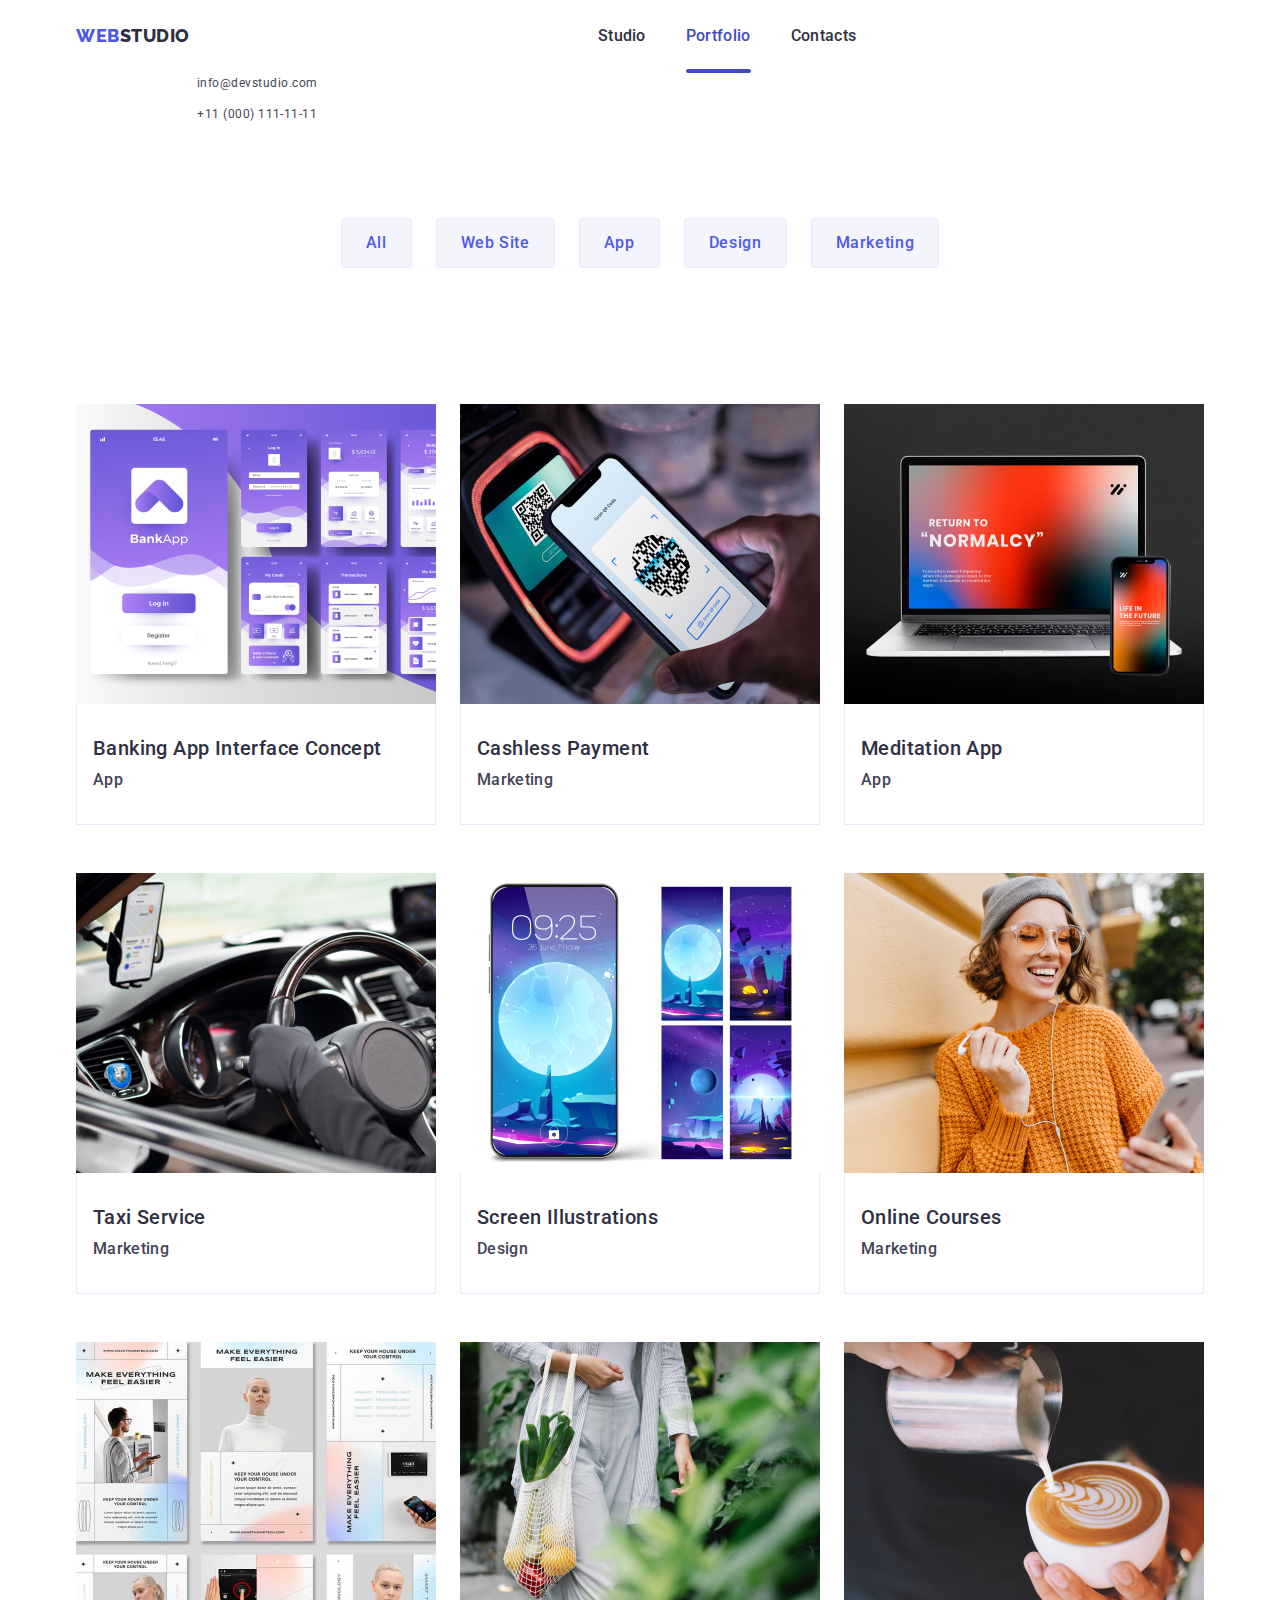
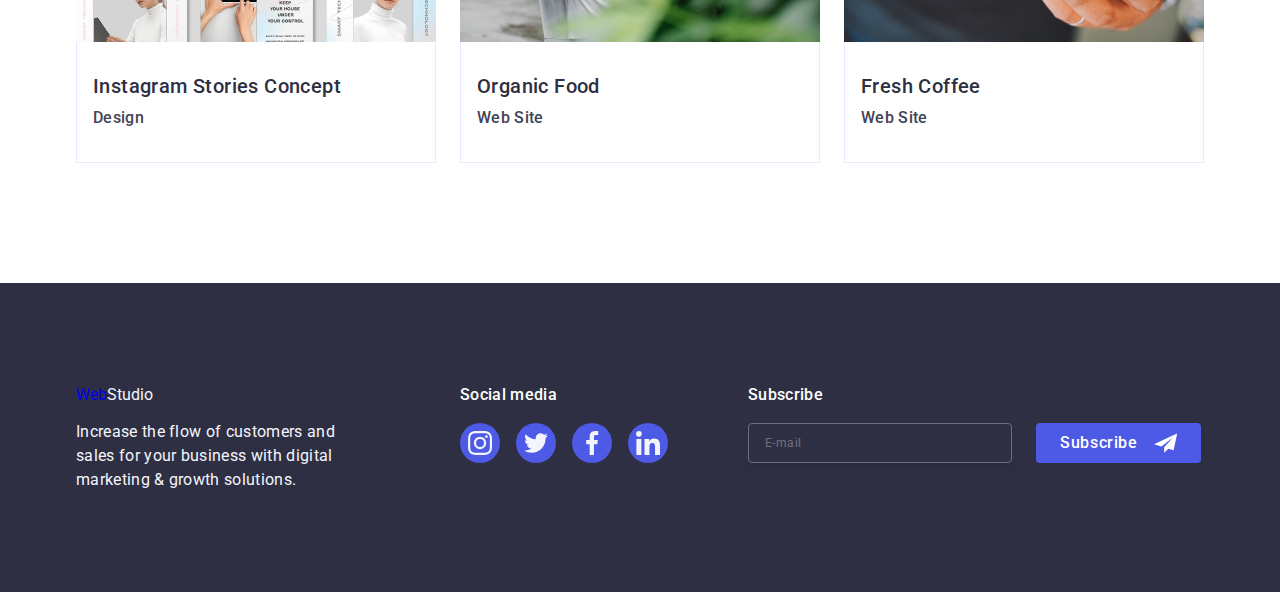
==== commit b950d603: "update" ====
--- a/portfolio.html
+++ b/portfolio.html
@@ -23,7 +23,7 @@
     <div class="container header-container">
       <nav class="link nav">
         <a class="logo-header link" href="./index.html">Web<span class="logo-studio">Studio</span></a>
-        <ul class="list list-header">
+        <ul class="list-header">
           <li>
             <a class="page-description link" href="./index.html">Studio</a>
           </li>
@@ -35,13 +35,13 @@
           </li>
         </ul>
       </nav>
-      <address class="address nav">
-        <ul class="list link address-list ">
-          <li>
-            <a class="contact list link" href="mailto:info@devstudio.com">info@devstudio.com</a>
-          </li>
-          <li>
-            <a class="contact list link" href="tel:+110001111111">+11 (000) 111-11-11</a>
+      <address class="address">
+        <ul class="link address-list ">
+          <li>
+            <a class="contact link" href="mailto:info@devstudio.com">info@devstudio.com</a>
+          </li>
+          <li>
+            <a class="contact link" href="tel:+110001111111">+11 (000) 111-11-11</a>
           </li>
         </ul>
       </address>
@@ -63,7 +63,7 @@
       <div class="container">
         <h1 class="head-title visually-hidden">NOTHING</h1>
         <!-- ul.filters-list>li*6>button[type=button].filter-button -->
-        <ul class="list link button list-filters">
+        <ul class="link button list-filters">
           <li><button type="button" class="filter-button  button-list">All</button></li>
           <li><button type="button" class="filter-button  button-list">Web Site</button></li>
           <li><button type="button" class="filter-button  button-list">App</button></li>
@@ -78,7 +78,8 @@
           <li class="list-image-portfolio">
             <a class="link link-portfolio-shadow" href="./images/hw1.jpg">
               <div class="container-hidden-potfolio">
-                <img src="./images/hw1.jpg" alt="Banking App Interface Concept" width="360">
+                <img src="./images/hw1.jpg" alt="Banking App Interface Concept" width="360"
+                  srcset="./images/hw1.jpg 1x, ./images/hw1@x2.jpg 2x">
                 <p class="potfolio-hidden-paragraph">14 Stylish and User-Friendly App Design Concepts ·
                   Task Manager App · Calorie Tracker App · Exotic Fruit Ecommerce App ·
                   Cloud Storage App</p>
@@ -92,7 +93,8 @@
           <li class="list-image-portfolio">
             <a class="link link-portfolio-shadow" href="./images/hw2.jpg">
               <div class="container-hidden-potfolio">
-                <img src="./images/hw2.jpg" alt="Cashless payment by phone" width="360">
+                <img src="./images/hw2.jpg" alt="Cashless payment by phone" width="360"
+                  srcset="./images/hw2.jpg 1x, ./images/hw2@x2.jpg 2x">
                 <p class="potfolio-hidden-paragraph">14 Stylish and User-Friendly App Design Concepts ·
                   Task Manager App · Calorie Tracker App · Exotic Fruit Ecommerce App ·
                   Cloud Storage App</p>
@@ -106,7 +108,8 @@
           <li class="list-image-portfolio">
             <a class="link link-portfolio-shadow" href="./images/hw3.jpg">
               <div class="container-hidden-potfolio">
-                <img src="./images/hw3.jpg" alt="Meditation application visible on laptop and phone" width="360">
+                <img src="./images/hw3.jpg" alt="Meditation application visible on laptop and phone" width="360"
+                  srcset="./images/hw3.jpg 1x, ./images/hw3@x2.jpg 2x">
                 <p class="potfolio-hidden-paragraph">14 Stylish and User-Friendly App Design Concepts ·
                   Task Manager App · Calorie Tracker App · Exotic Fruit Ecommerce App ·
                   Cloud Storage App</p>
@@ -120,7 +123,8 @@
           <li class="list-image-portfolio">
             <a class="link link-portfolio-shadow" href="./images/hw4.jpg">
               <div class="container-hidden-potfolio">
-                <img src="./images/hw4.jpg" alt="Taxi Service" width="360">
+                <img src="./images/hw4.jpg" alt="Taxi Service" width="360"
+                  srcset="./images/hw4.jpg 1x, ./images/hw4@x2.jpg 2x">
                 <p class="potfolio-hidden-paragraph">14 Stylish and User-Friendly App Design Concepts ·
                   Task Manager App · Calorie Tracker App · Exotic Fruit Ecommerce App ·
                   Cloud Storage App</p>
@@ -134,7 +138,8 @@
           <li class="list-image-portfolio">
             <a class="link link-portfolio-shadow" href="./images/hw5.jpg">
               <div class="container-hidden-potfolio">
-                <img src="./images/hw5.jpg" alt="Screen Illustrations" width="360">
+                <img src="./images/hw5.jpg" alt="Screen Illustrations" width="360"
+                  srcset="./images/hw5.jpg 1x, ./images/hw5@x2.jpg 2x">
                 <p class="potfolio-hidden-paragraph">14 Stylish and User-Friendly App Design Concepts ·
                   Task Manager App · Calorie Tracker App · Exotic Fruit Ecommerce App ·
                   Cloud Storage App</p>
@@ -149,7 +154,8 @@
             <a class="link link-portfolio-shadow" href="./images/hw6.jpg">
               <div class="container-hidden-potfolio">
                 <img src="./images/hw6.jpg"
-                  alt="A smiling woman in an orange sweater looks at the phone and online courses" width="360">
+                  alt="A smiling woman in an orange sweater looks at the phone and online courses" width="360"
+                  srcset="./images/hw6.jpg 1x, ./images/hw6@x2.jpg 2x">
                 <p class="potfolio-hidden-paragraph">14 Stylish and User-Friendly App Design Concepts ·
                   Task Manager App · Calorie Tracker App · Exotic Fruit Ecommerce App ·
                   Cloud Storage App</p>
@@ -163,7 +169,8 @@
           <li class="list-image-portfolio">
             <a class="link link-portfolio-shadow" href="./images/hw7.jpg">
               <div class="container-hidden-potfolio">
-                <img src="./images/hw7.jpg" alt="Instagram Stories Concept" width="360">
+                <img src="./images/hw7.jpg" alt="Instagram Stories Concept" width="360"
+                  srcset="./images/hw7.jpg 1x, ./images/hw7@x2.jpg 2x">
                 <p class="potfolio-hidden-paragraph">14 Stylish and User-Friendly App Design Concepts ·
                   Task Manager App · Calorie Tracker App · Exotic Fruit Ecommerce App ·
                   Cloud Storage App</p>
@@ -177,7 +184,8 @@
           <li class="list-image-portfolio">
             <a class="link link-portfolio-shadow" href="./images/hw8.jpg">
               <div class="container-hidden-potfolio">
-                <img src="./images/hw8.jpg" alt="Organic Food" width="360">
+                <img src="./images/hw8.jpg" alt="Organic Food" width="360"
+                  srcset="./images/hw8.jpg 1x, ./images/hw8@x2.jpg 2x">
                 <p class="potfolio-hidden-paragraph">14 Stylish and User-Friendly App Design Concepts ·
                   Task Manager App · Calorie Tracker App · Exotic Fruit Ecommerce App ·
                   Cloud Storage App</p>
@@ -191,7 +199,8 @@
           <li class="list-image-portfolio">
             <a class="link link-portfolio-shadow" href="./images/hw9.jpg">
               <div class="container-hidden-potfolio">
-                <img src="./images/hw9.jpg" alt="Fresh Coffee with milk pattern" width="360">
+                <img src="./images/hw9.jpg" alt="Fresh Coffee with milk pattern" width="360"
+                  srcset="./images/hw9.jpg 1x, ./images/hw9@x2.jpg 2x">
                 <p class="potfolio-hidden-paragraph">14 Stylish and User-Friendly App Design Concepts ·
                   Task Manager App · Calorie Tracker App · Exotic Fruit Ecommerce App ·
                   Cloud Storage App</p>
@@ -324,7 +333,6 @@
 
     </div>
   </div>
-  <script src="./js/modal.js"></script>
   <script defer src="js/mobile-menu.js"></script>
 </body>
 
--- a/css/style.css
+++ b/css/style.css
@@ -189,7 +189,7 @@
     (min-resolution: 2dppx) {
     .section-main {
       background-image: linear-gradient(rgba(46, 47, 66, 0.7), rgba(46, 47, 66, 0.7)),
-        url(../images/people-office@x2.jpg);
+        url(../images/people-in-office@x2.jpg);
     }
   }
 
@@ -410,8 +410,8 @@
   }
 
   .customers-list-link {
-    width: 100%;
-    height: 100%;
+    width: 190px;
+    height: 88px;
     border: 1px solid var(--subtle-text-color);
     border-radius: 4px;
     display: flex;
@@ -458,6 +458,14 @@
     display: block;
     text-align: center;
     margin: 0;
+    color: var(--primary-brand-color);
+    font-size: 18px;
+    font-family: 'Raleway', sans-serif;
+    font-weight: 800;
+    text-transform: uppercase;
+    line-height: 1.17;
+    letter-spacing: 0.03em;
+    text-decoration: none;
   }
 
   .logo-footer-span {
@@ -541,9 +549,6 @@
     flex-direction: column;
     gap: 16px;
     align-items: center;
-  }
-
-  .label-subscribe {
   }
 
   .input-subscribe {
@@ -1310,7 +1315,7 @@
     (min-resolution: 2dppx) {
     .main-section {
       background-image: linear-gradient(rgba(46, 47, 66, 0.7), rgba(46, 47, 66, 0.7)),
-        url(../images/people-office@x2.jpg);
+        url(../images/people-in-office@x2.jpg);
     }
   }
 
@@ -1407,7 +1412,7 @@
   /* SECTION 4 TABLET*/
 
   .our-team {
-    background-color: var(--cloud-color);
+    background-color: var(--light-color);
   }
 
   .header-our {
@@ -1638,7 +1643,7 @@
     display: block;
   }
 
-  .footer-social-list {
+  .footer-socials-list {
     display: flex;
     justify-content: center;
     gap: 16px;
@@ -1657,16 +1662,10 @@
     fill: var(--success-color);
   }
 
-  .newsletter-div {
-  }
-
   .form-subscribe {
     display: flex;
     gap: 24px;
     align-items: center;
-  }
-
-  .newsletter-label {
   }
 
   .input-subscribe {
@@ -2142,7 +2141,7 @@
     (min-resolution: 2dppx) {
     .section-main {
       background-image: linear-gradient(rgba(46, 47, 66, 0.7), rgba(46, 47, 66, 0.7)),
-        url(../images/main/people-office@x2.jpg);
+        url(../images/people-in-office@x2.jpg);
     }
   }
 
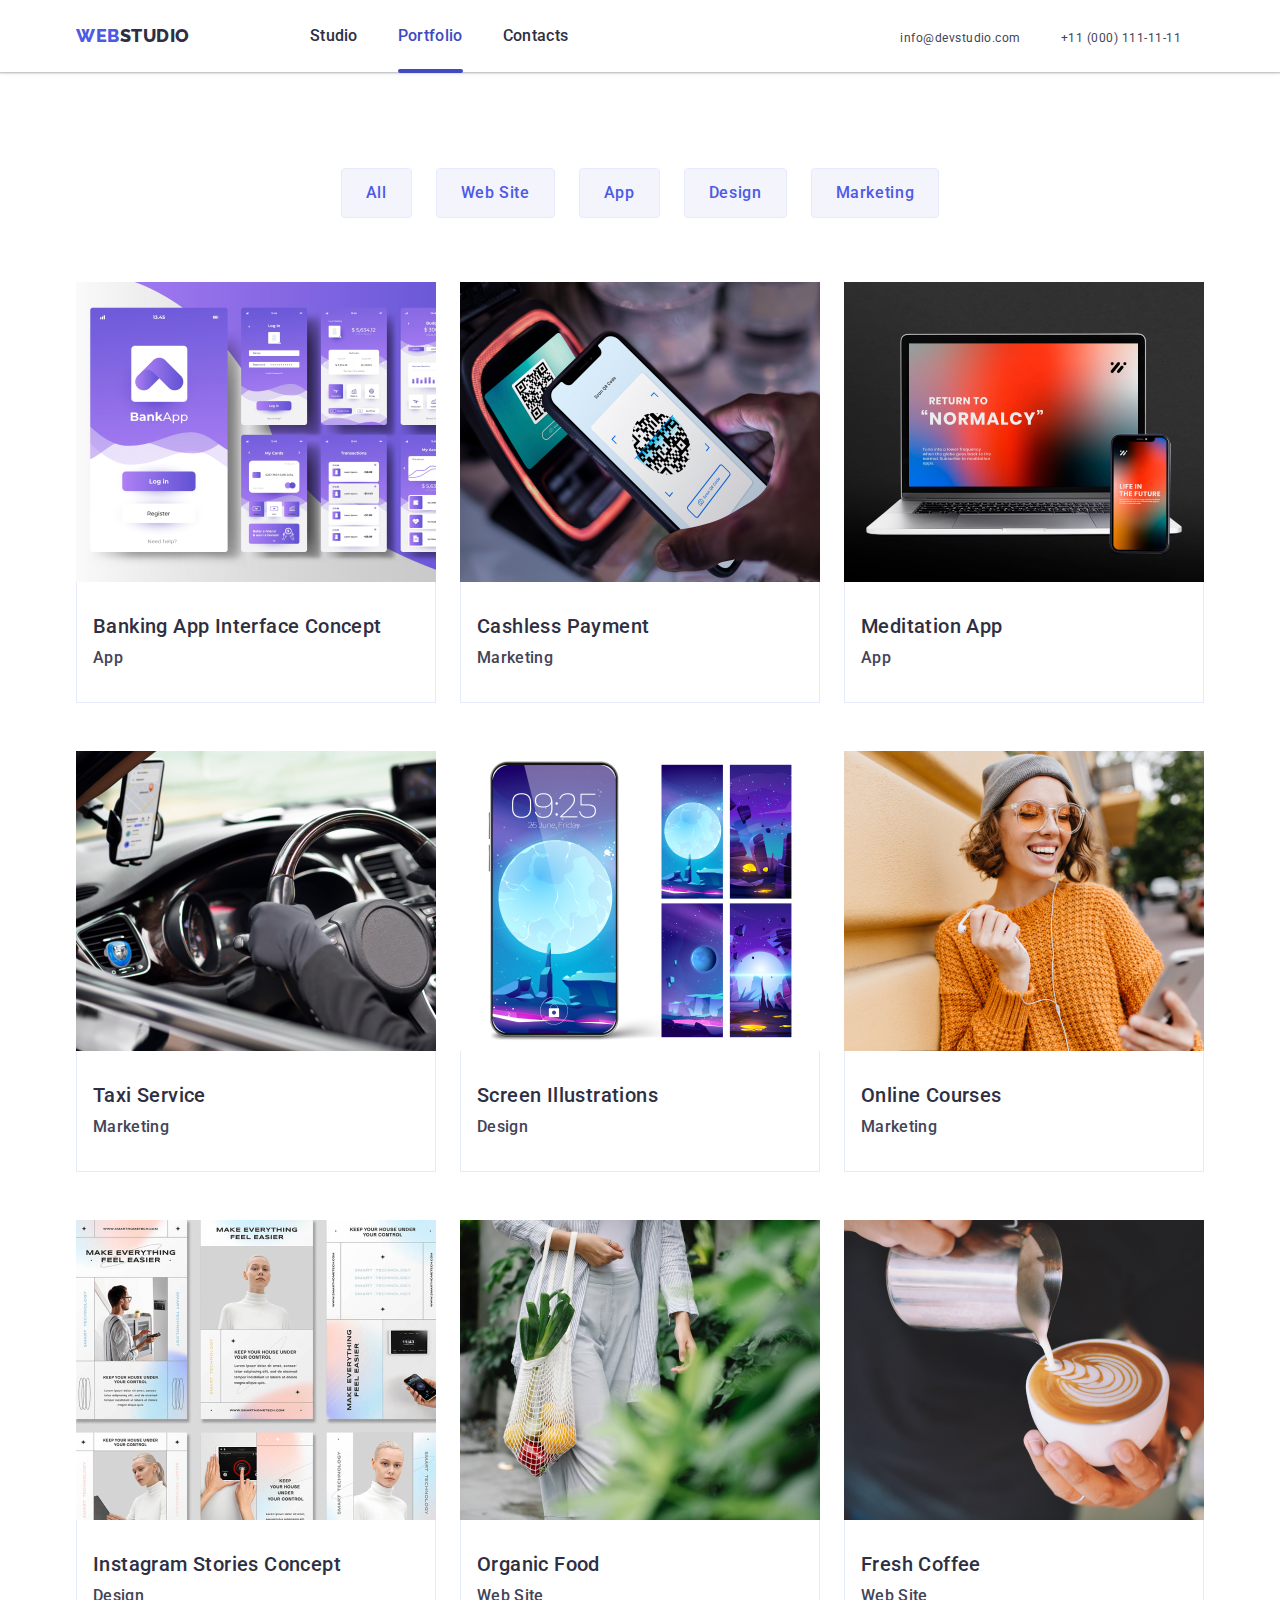
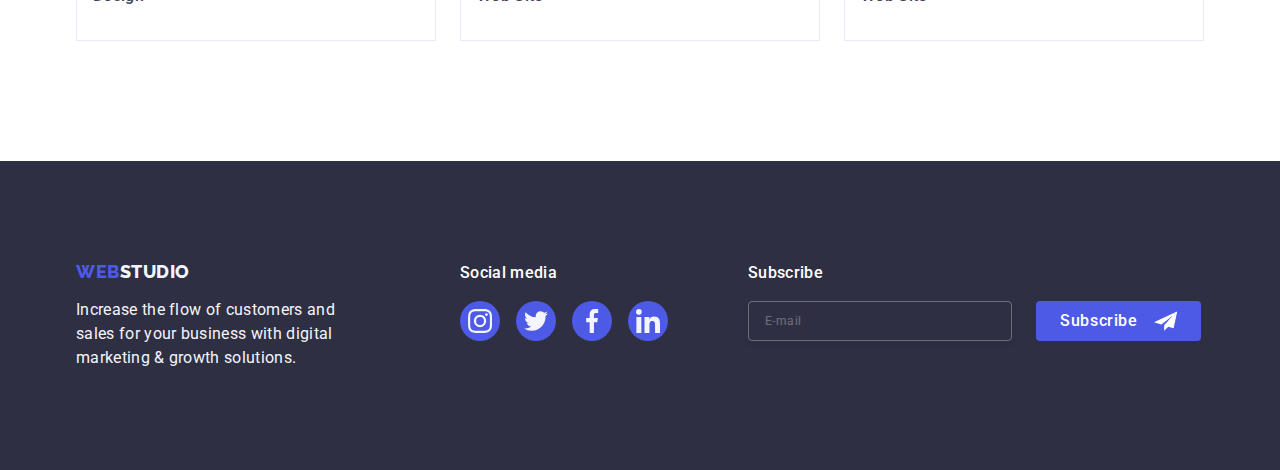
==== commit ea82b47c: "padding fix #2" ====
--- a/portfolio.html
+++ b/portfolio.html
@@ -34,6 +34,14 @@
             <a class="page-description link " href="">Contacts</a>
           </li>
         </ul>
+        <menu class="menu-hamburger">
+          <button type="button" class="button-hamburger menu-toggle js-open-menu " aria-expanded="false"
+            aria-controls="mobile-menu">
+            <svg width="32" height="22">
+              <use href="./images/icons.svg#icon-hamburger"></use>
+            </svg>
+          </button>
+        </menu>
       </nav>
       <address class="address">
         <ul class="link address-list ">
@@ -46,14 +54,7 @@
         </ul>
       </address>
 
-      <menu class="menu-hamburger">
-        <button type="button" class="button-hamburger menu-toggle js-open-menu " aria-expanded="false"
-          aria-controls="mobile-menu">
-          <svg width="32" height="22">
-            <use href="./images/icons.svg#icon-hamburger"></use>
-          </svg>
-        </button>
-      </menu>
+
     </div>
   </header>
 
--- a/css/style.css
+++ b/css/style.css
@@ -70,7 +70,6 @@
 /* ================================================= MOBILE ========================================= */
 @media screen and (min-width: 320px) and (max-width: 767px) {
   .section {
-    margin-bottom: 96px;
   }
 
   .container {
@@ -80,11 +79,6 @@
   }
 
   /* HEADER MOBILE */
-  .header {
-    outline: 1px solid var(--accent-color);
-    box-shadow: 0px 2px 1px rgba(46, 47, 66, 0.08), 0px 1px 1px rgba(46, 47, 66, 0.16),
-      0px 1px 6px rgba(46, 47, 66, 0.08);
-  }
 
   .header-top {
     display: flex;
@@ -93,6 +87,7 @@
 
   .nav {
     display: flex;
+    justify-content: space-between;
     align-items: center;
   }
 
@@ -153,6 +148,7 @@
   }
 
   .address {
+    display: none;
     font-style: normal;
     padding: 24px 0;
   }
@@ -239,6 +235,9 @@
 
   /* SECTION 2 MOBILE */
 
+  .section-main-two {
+    padding: 96px 0;
+  }
   .main-icons-container {
     display: none;
   }
@@ -248,10 +247,9 @@
     flex-direction: column;
     align-items: flex-start;
     gap: 72px;
-    margin-top: 96px;
-  }
-
-  .goal {
+  }
+
+  .goal-two {
     font-family: 'Roboto';
     font-size: 36px;
     font-style: normal;
@@ -292,14 +290,12 @@
     text-transform: capitalize;
     color: var(--text-color);
     margin-bottom: 72px;
-    padding-top: 96px;
   }
 
   .list-team {
     display: flex;
     flex-direction: column;
     gap: 72px;
-    padding-bottom: 96px;
   }
 
   .our-team-card {
@@ -317,7 +313,8 @@
   }
 
   .our-team {
-    background-color: var(--cloud-color);
+    background-color: var(--light-color);
+    padding: 96px 0;
   }
 
   .team-card {
@@ -384,6 +381,9 @@
 
   /* SECTION 5 MOBILE */
 
+  .section-customers {
+    padding: 96px 0;
+  }
   .header-customers {
     text-align: center;
     color: var(--dark-color);
@@ -485,7 +485,7 @@
 
   .footer {
     background-color: var(--dark-color);
-    padding: 100px 0;
+    padding: 100px 0 96px 0;
   }
 
   .footer-socials-link {
@@ -1175,31 +1175,28 @@
     display: none;
   }
 
-  .section {
-    margin-bottom: 96px;
-  }
-
   .container {
     width: 768px;
     margin: 0 auto;
     padding: 0 15px;
   }
 
+  .header-container {
+    display: flex;
+    align-items: center;
+  }
   /* HEADER TABLET */
 
-  .header {
-    outline: 1px solid var(--accent-color);
+  .header-top {
+    outline: 1px solid var(--cornflower-color);
     box-shadow: 0px 2px 1px rgba(46, 47, 66, 0.08), 0px 1px 1px rgba(46, 47, 66, 0.16),
       0px 1px 6px rgba(46, 47, 66, 0.08);
   }
 
-  .header-top {
-    display: flex;
-  }
-
   .nav {
     display: flex;
     align-items: center;
+    flex-direction: row;
   }
 
   .logo-header {
@@ -1365,6 +1362,9 @@
 
   /* SECTION 2 TABLET */
 
+  .section-main-two {
+    padding: 96px 0;
+  }
   .main-icons-container {
     display: none;
   }
@@ -1373,7 +1373,6 @@
     display: flex;
     flex-wrap: wrap;
     gap: 24px;
-    margin-top: 96px;
     row-gap: 72px;
   }
 
@@ -1381,7 +1380,7 @@
     width: calc((100% - 24px) / 2);
   }
 
-  .goal {
+  .goal-two {
     font-family: 'Roboto';
     font-size: 36px;
     font-style: normal;
@@ -1413,6 +1412,7 @@
 
   .our-team {
     background-color: var(--light-color);
+    padding: 96px 0;
   }
 
   .header-our {
@@ -1426,7 +1426,6 @@
     text-transform: capitalize;
     color: var(--dark-color);
     margin-bottom: 72px;
-    padding-top: 96px;
   }
 
   .list-team {
@@ -1434,7 +1433,6 @@
     justify-content: center;
     flex-wrap: wrap;
     gap: 24px;
-    padding-bottom: 96px;
     row-gap: 64px;
   }
 
@@ -1516,6 +1514,9 @@
 
   /* SECTION 5 TABLET */
 
+  .section-customers {
+    padding: 96px 0;
+  }
   .header-customers {
     text-align: center;
     color: var(--dark-color);
@@ -1589,7 +1590,16 @@
 
   .logo-footer {
     display: block;
+    text-align: start;
     margin: 0;
+    color: var(--primary-brand-color);
+    font-size: 18px;
+    font-family: 'Raleway', sans-serif;
+    font-weight: 800;
+    text-transform: uppercase;
+    line-height: 1.17;
+    letter-spacing: 0.03em;
+    text-decoration: none;
   }
 
   .logo-footer-span {
@@ -2108,10 +2118,6 @@
 
   /* HEADER DESKTOP */
 
-  .logo-header {
-    margin-right: 76px;
-  }
-
   .page-description {
     font-size: 16px;
     line-height: 1.5;
@@ -2122,9 +2128,12 @@
   .list-header {
     flex-direction: row;
     gap: 40px;
+  }
+  .address-list {
+    flex-direction: row;
+    gap: 40px;
     margin-left: 332px;
   }
-
   /* SECTION 1 DESKTOP */
 
   .section-main {
@@ -2161,6 +2170,9 @@
 
   /* SECTION 2 DESKTOP */
 
+  .section-main-two {
+    padding: 120px 0;
+  }
   .main-icons-container {
     display: flex;
     align-items: center;
@@ -2187,7 +2199,7 @@
     width: calc((100% - 72px) / 4);
   }
 
-  .goal {
+  .goal-two {
     font-size: 20px;
     font-weight: 500;
     line-height: 1.2;
@@ -2201,8 +2213,8 @@
   /* SECTION 3 DESKTOP */
 
   .section-main-three {
+    display: block;
     padding-top: 0;
-    display: block;
   }
 
   .header {
@@ -2269,6 +2281,14 @@
     display: block;
     text-align: start;
     margin: 0;
+    color: var(--primary-brand-color);
+    font-size: 18px;
+    font-family: 'Raleway', sans-serif;
+    font-weight: 800;
+    text-transform: uppercase;
+    line-height: 1.17;
+    letter-spacing: 0.03em;
+    text-decoration: none;
   }
 
   .footer-container-subscribe {
@@ -2291,10 +2311,6 @@
     padding: 96px 0 120px 0;
   }
 
-  .button-list {
-    margin-bottom: 72px;
-  }
-
   .list-options {
     row-gap: 48px;
   }
